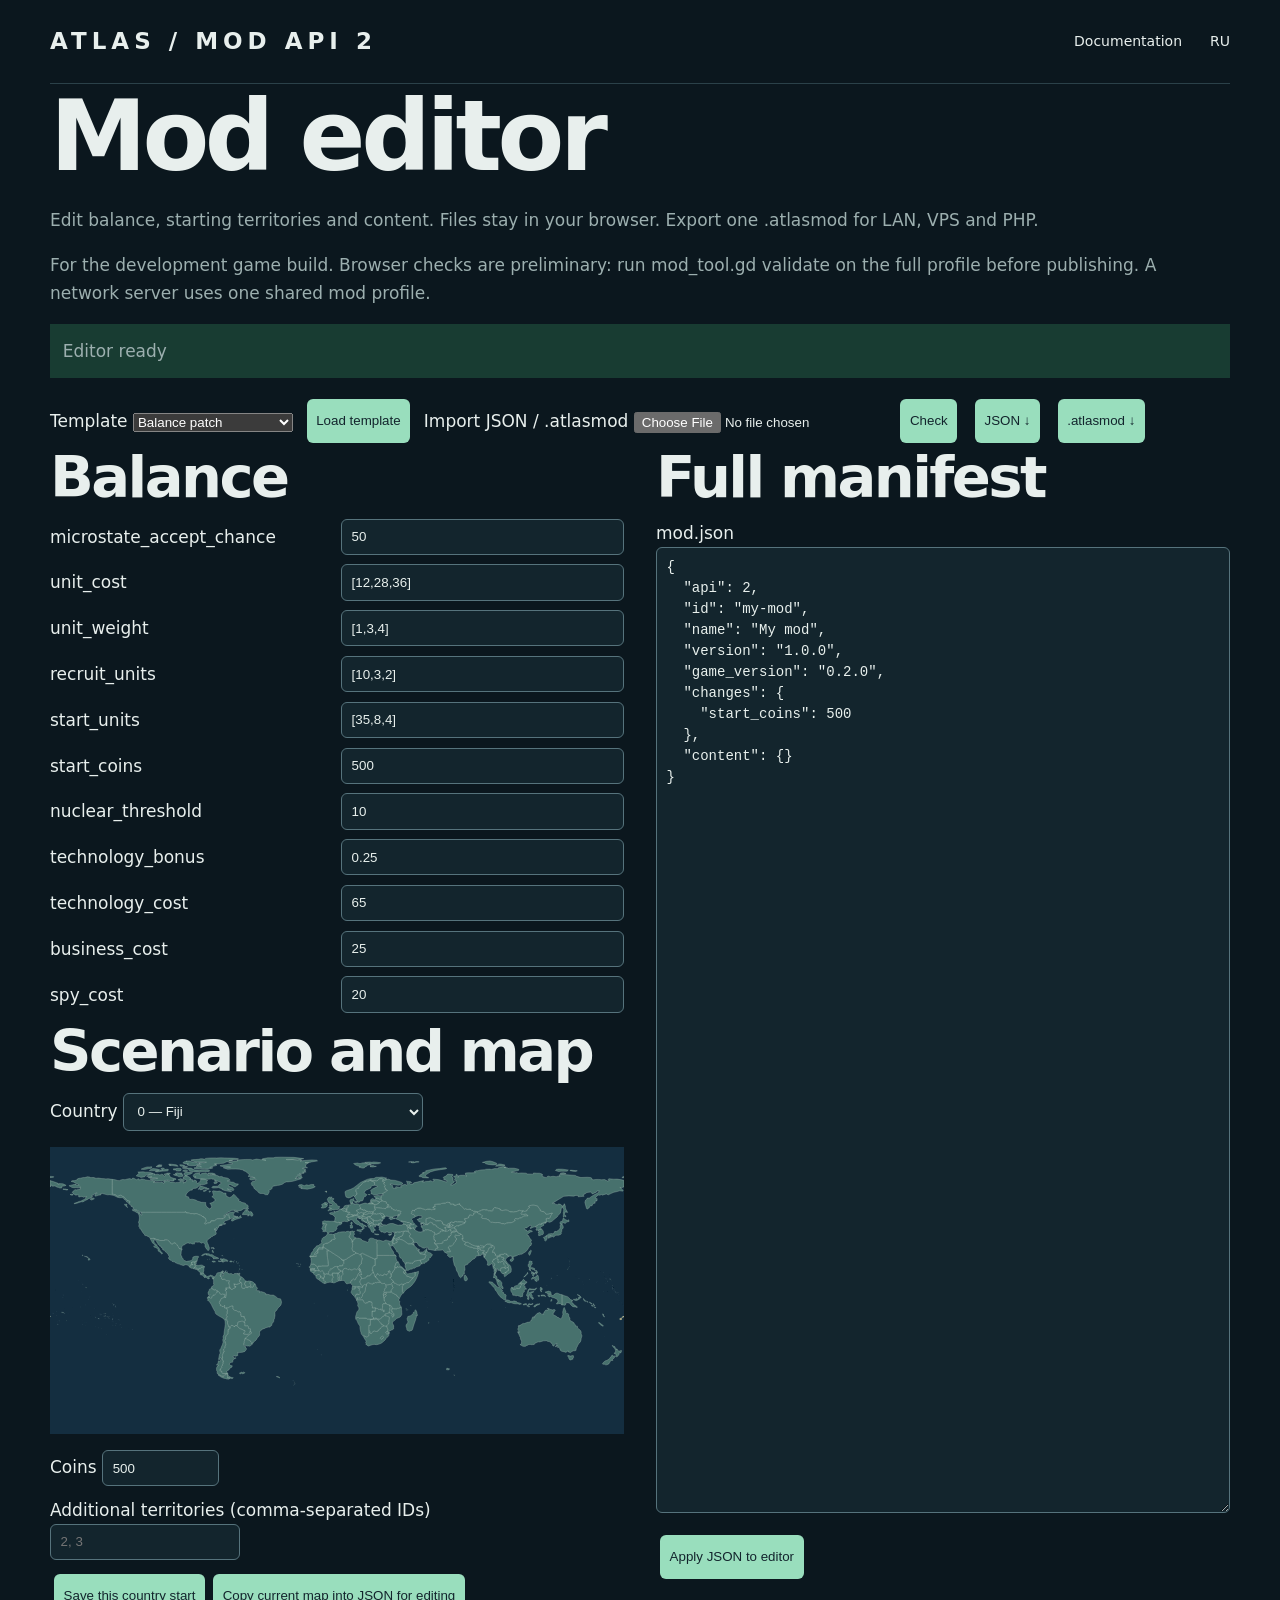
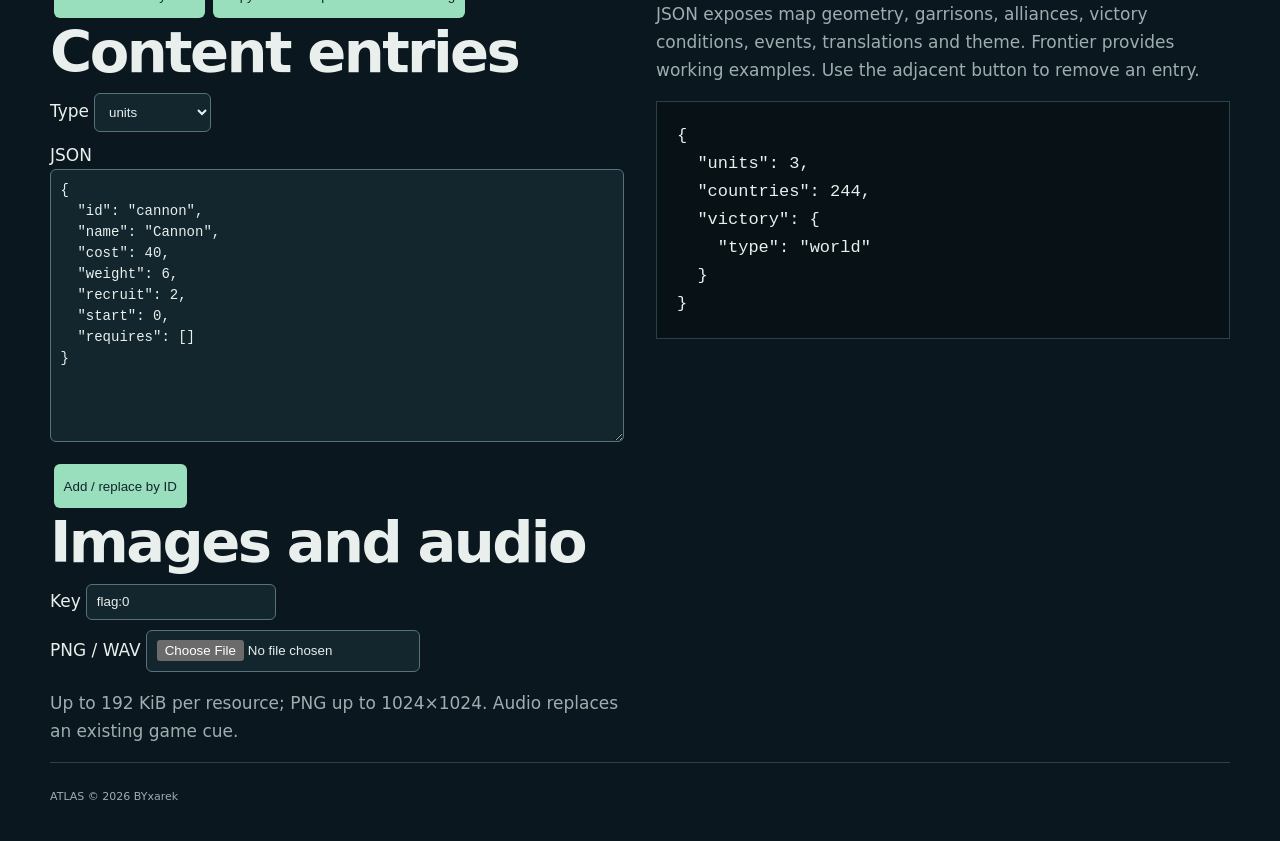
==== website/mod-studio.html @ 7429970f "Publish portable mod API 2 reference, editor and SDK" ====
<!doctype html><html lang="en"><head><meta charset="utf-8"><meta name="viewport" content="width=device-width,initial-scale=1"><title>Mod editor — ATLAS</title><link rel="icon" href="assets/icon.svg"><link rel="stylesheet" href="style.css"><link rel="stylesheet" href="mod-docs.css"><link rel="stylesheet" href="mod-studio.css"><script src="mod-studio.js" defer></script></head><body class="documentation"><header class="wrap"><a class="brand" href="index.html">ATLAS / MOD API 2</a><nav><a href="mods.html">Documentation</a><a href="mod-studio.ru.html">RU</a></nav></header><main class="wrap"><h1>Mod editor</h1><p>Edit balance, starting territories and content. Files stay in your browser. Export one .atlasmod for LAN, VPS and PHP.</p><p class="notice">For the development game build. Browser checks are preliminary: run mod_tool.gd validate on the full profile before publishing. A network server uses one shared mod profile.</p><p id="status" role="status" aria-live="polite">Loading…</p><div class="toolbar"><label>Template <select id="template"><option value="patch">Balance patch</option><option value="frontier">Frontier — full example</option></select></label><button id="load-template">Load template</button><label>Import JSON / .atlasmod <input id="import" type="file" accept=".json,.atlasmod"></label><button id="check">Check</button><button id="export-json">JSON ↓</button><button id="export-mod">.atlasmod ↓</button></div><div class="studio-grid"><section><h2>Balance</h2><div id="balance-fields"></div><h2>Scenario and map</h2><label>Country <select id="country"></select></label><svg id="scenario-map" viewBox="-180 -90 360 180" aria-label="World map"></svg><label>Coins <input id="country-coins" type="number" min="0" max="100000000" value="500"></label><label>Additional territories (comma-separated IDs) <input id="country-owned" placeholder="2, 3"></label><button id="save-start">Save this country start</button><button id="copy-map">Copy current map into JSON for editing</button><h2>Content entries</h2><label>Type <select id="entry-kind"><option>units</option><option>buildings</option><option>technologies</option><option>events</option><option>panels</option></select></label><div id="content-list"></div><label>JSON <textarea id="entry-json" rows="12" spellcheck="false"></textarea></label><button id="save-entry">Add / replace by ID</button><h2>Images and audio</h2><label>Key <input id="media-key" value="flag:0" placeholder="flag:0 / sound:victory"></label><label>PNG / WAV <input id="add-media" type="file" accept="image/png,audio/wav,.wav"></label><p>Up to 192 KiB per resource; PNG up to 1024×1024. Audio replaces an existing game cue.</p></section><section><h2>Full manifest</h2><label>mod.json<textarea id="source" rows="45" spellcheck="false"></textarea></label><button id="apply-json">Apply JSON to editor</button><p>JSON exposes map geometry, garrisons, alliances, victory conditions, events, translations and theme. Frontier provides working examples. Use the adjacent button to remove an entry.</p><pre id="preview"></pre></section></div></main><footer class="wrap">ATLAS © 2026 BYxarek</footer></body></html>
---- website/style.css ----
:root{color-scheme:dark;--bg:#0b171e;--ink:#e8efed;--muted:#9cafaF;--mint:#83e2bd;--line:#2b4149}*{box-sizing:border-box}html{scroll-behavior:smooth;scroll-padding-top:30px}body{margin:0;background:var(--bg);color:var(--ink);font:17px/1.65 system-ui,-apple-system,"Segoe UI",sans-serif}a{color:inherit;text-underline-offset:5px}a:hover{color:var(--mint)}a:focus-visible{outline:3px solid var(--mint);outline-offset:6px}img{display:block;max-width:100%;height:auto}.wrap{width:min(1180px,calc(100% - 64px));margin:auto}header{display:flex;justify-content:space-between;align-items:center;min-height:100px;border-bottom:1px solid var(--line)}.brand{display:flex;align-items:center;gap:12px;letter-spacing:5px;font-weight:800;text-decoration:none;font-size:23px}.brand span{font-size:11px;color:var(--muted);letter-spacing:1px}nav{display:flex;gap:28px;align-items:center;font-size:14px}nav a{text-decoration:none}.language{border:1px solid var(--line);padding:5px 10px}.hero{padding-top:80px}.eyebrow{color:var(--mint);font-size:11px;letter-spacing:3px;font-weight:700;margin:0 0 24px}h1,h2,h3{line-height:1.08;letter-spacing:-.045em;font-weight:650;margin:0}h1{font-size:clamp(52px,7.6vw,100px);max-width:950px}h2{font-size:clamp(34px,4.5vw,58px);max-width:800px}h3{font-size:25px;letter-spacing:-.025em}p{color:var(--muted)}.intro{font-size:19px;max-width:660px;margin:28px 0}.actions{display:flex;align-items:center;gap:28px;margin-top:35px}.button{display:inline-flex;gap:30px;padding:15px 25px;background:var(--mint);color:#0b171e;font-weight:750;text-decoration:none;border:1px solid var(--mint)}.button:hover{background:#b1f5d9;color:#0b171e}.secondary{font-size:15px}.platforms{font:11px/1.5 ui-monospace,monospace;letter-spacing:2px;color:var(--muted);margin:28px 0 42px}.platforms span{margin:0 13px;color:var(--line)}figure{margin:0}figure img{width:100%;border:1px solid var(--line)}figcaption{font-size:11px;color:var(--muted);margin:12px 0 0}.world{position:relative}.world:before{content:"";position:absolute;inset:-22px 30px 40%;background:#38765b;opacity:.12;filter:blur(70px);z-index:-1}.stats{display:grid;grid-template-columns:repeat(3,1fr);margin-top:42px;padding:30px 0;border-block:1px solid var(--line)}.stats div{display:flex;flex-direction:column;padding-left:30px;border-left:1px solid var(--line)}.stats div:first-child{padding-left:0;border:0}.stats strong{font-size:46px;line-height:1.2;font-weight:500}.stats span{font-size:13px;color:var(--muted);margin-top:8px}.section{padding-top:110px;padding-bottom:25px}.columns{display:grid;grid-template-columns:repeat(3,1fr);gap:45px;margin-top:50px}.columns article{border-top:1px solid var(--line);padding-top:24px}.columns p{font-size:15px}.number{display:block;color:var(--mint);font:12px ui-monospace,monospace;margin-bottom:22px}.mobile{display:grid;grid-template-columns:1fr 1fr;gap:100px;align-items:center;padding-bottom:100px}.mobile p{max-width:480px}.mobile figure{max-width:300px;justify-self:center;transform:rotate(2deg)}.mobile figure img{border-radius:22px}.mobile figcaption{transform:rotate(-2deg)}.abi{color:var(--mint);font:14px/2 ui-monospace,monospace;border-left:2px solid var(--mint);padding-left:20px;margin-top:30px}.online{background:#10222a;padding-bottom:75px;border-block:1px solid var(--line)}.online figure{max-width:850px;margin-top:40px}.online .columns a{font-size:13px;color:var(--mint)}.docs{display:grid;grid-template-columns:1fr 1fr;gap:90px}.doclinks a{display:flex;justify-content:space-between;text-decoration:none;border-bottom:1px solid var(--line);padding:20px 0}.closing{padding-bottom:65px}.closing .limits{max-width:750px;font-size:12px;margin-top:32px}footer{border-top:1px solid var(--line);padding:25px 0 35px;display:flex;justify-content:space-between;gap:20px;color:var(--muted);font-size:11px}footer a{text-decoration:none}@media(max-width:700px){.wrap{width:calc(100% - 36px)}header{min-height:80px}.brand{font-size:18px;gap:7px;letter-spacing:3px}.brand span{display:none}nav{gap:15px;font-size:12px}nav a:first-child{display:none}.hero{padding-top:50px}h1{font-size:52px}.intro{font-size:17px}.eyebrow{font-size:9px;letter-spacing:2px}.actions{gap:20px;align-items:flex-start;flex-direction:column}.platforms{font-size:9px;letter-spacing:1px}.platforms span{margin:0 7px}.stats{gap:12px}.stats div{padding-left:12px}.stats strong{font-size:36px}.stats span{font-size:11px}.section{padding-top:65px}.columns{grid-template-columns:1fr;gap:25px;margin-top:32px}.mobile{grid-template-columns:1fr;gap:30px;padding-bottom:60px}.mobile figure{max-width:270px}.docs{grid-template-columns:1fr;gap:15px}.online{padding-bottom:45px}footer{flex-direction:column;gap:8px}}@media(prefers-reduced-motion:reduce){html{scroll-behavior:auto}}

@media(max-width:700px){nav a.mod-guide:first-child{display:block}}
---- website/mod-docs.css ----
.documentation header{min-height:84px}.documentation .docs-layout{display:grid;grid-template-columns:235px minmax(0,1fr);gap:48px;padding-top:52px;padding-bottom:70px}.documentation .toc{position:sticky;top:20px;align-self:start;max-height:calc(100vh - 40px);overflow:auto;padding-right:12px}.toc summary{color:var(--mint);font-weight:700;cursor:pointer;font-size:14px}.toc nav{display:flex;flex-direction:column;align-items:stretch;gap:0;margin-top:14px}.toc nav a{padding:7px 0;font-size:13px;line-height:1.45;color:var(--muted)}.toc nav a:hover{color:var(--mint)}.doc-content{min-width:0;overflow-wrap:anywhere}.doc-content h1{font-size:clamp(38px,5vw,68px);max-width:800px}.doc-content .intro{max-width:none;font-size:18px}.doc-content .notice{border-left:3px solid #e6c77b;background:#1f2828;padding:16px 20px;color:#e5d6b0;font-size:14px}.doc-badges{display:flex;flex-wrap:wrap;gap:9px;margin:25px 0}.doc-badges span{border:1px solid var(--line);padding:4px 10px;color:var(--mint);font:12px/1.5 ui-monospace,monospace}.doc-section{margin-top:58px;scroll-margin-top:24px}.doc-section h2{font-size:30px;line-height:1.2;border-top:1px solid var(--line);padding-top:25px}.doc-section h3{font-size:22px;line-height:1.3;margin-top:28px}.doc-section p,.doc-section li{font-size:16px}.doc-section li{color:var(--muted);margin:12px 0}.doc-section strong{color:var(--ink)}.doc-section a{color:var(--mint)}code{font:13px/1.65 ui-monospace,SFMono-Regular,Consolas,monospace}p code,li code,td code,th code{color:#bae8d4;background:#142730;padding:2px 4px;border-radius:3px}pre{position:relative;background:#081116;border:1px solid var(--line);padding:20px;overflow:auto;max-width:100%;white-space:pre;tab-size:2}pre code{color:#dcebe4;overflow-wrap:normal}.copy-code{display:block;margin-left:auto;margin-bottom:10px;background:#16362e;color:var(--mint);border:1px solid #416355;border-radius:4px;padding:6px 12px;font:12px system-ui;cursor:pointer}.copy-code:focus-visible,input:focus-visible{outline:3px solid var(--mint);outline-offset:3px}.table-scroll{overflow-x:auto;border:1px solid var(--line);margin:22px 0;max-width:100%}.table-scroll:focus-visible{outline:2px solid var(--mint);outline-offset:3px}table{border-collapse:collapse;width:100%;text-align:left;font-size:14px}th,td{padding:13px 14px;border-bottom:1px solid var(--line);vertical-align:top;line-height:1.55}thead{background:#142831}thead th{font-weight:650;color:var(--ink)}tbody tr:last-child>*{border-bottom:0}tbody td{color:var(--muted)}.parameter-table{min-width:720px}.parameter-table th code{white-space:nowrap}.parameter-table td:nth-child(2){white-space:nowrap}.parameter-table tr:target{background:#183a31;outline:2px solid var(--mint);outline-offset:-2px}.parameter-search{margin-top:25px}.parameter-search[hidden]{display:none}.parameter-search label{display:block;margin-bottom:8px;color:var(--ink);font-size:14px}.parameter-search input{width:100%;font:16px system-ui;color:var(--ink);background:#10222a;border:1px solid #537079;border-radius:5px;padding:13px 15px}.parameter-search p{font-size:13px;min-height:22px}.doc-end{margin-top:50px}.skip-link{position:fixed;left:12px;top:-100px;background:var(--mint);color:#0b171e;padding:10px 16px;z-index:10}.skip-link:focus{top:10px}.documentation [hidden]{display:none!important}@media(max-width:950px){.documentation .docs-layout{grid-template-columns:190px minmax(0,1fr);gap:28px}.doc-section h2{font-size:27px}}@media(max-width:700px){.documentation .docs-layout{grid-template-columns:1fr;gap:25px;padding-top:28px}.documentation .toc{position:static;max-height:none;padding:15px 18px;border:1px solid var(--line)}.toc nav{display:grid;grid-template-columns:1fr 1fr;gap:3px 18px}.documentation .toc nav a:first-child{display:block}.documentation header nav a:first-child{display:block}.documentation header nav{gap:12px}.doc-section{margin-top:42px}.doc-section h2{font-size:25px}.doc-content h1{font-size:42px}.doc-content .intro{font-size:17px}th,td{padding:10px;font-size:13px}pre{padding:13px}pre code{font-size:12px}.table-scroll{scroll-margin-top:15px}}@media(max-width:390px){.toc nav{grid-template-columns:1fr}.doc-content h1{font-size:36px}}@media print{.toc,.copy-code,.parameter-search,.documentation header nav{display:none}.documentation .docs-layout{display:block}.documentation{background:white;color:black}.doc-section p,.doc-section li,td{color:#222}.doc-section{break-inside:auto}pre{white-space:pre-wrap;background:#eee}pre code{color:black}.table-scroll{overflow:visible}.parameter-table{min-width:0}.doc-section a{color:black}.doc-content .notice{background:white;color:black}}
---- website/mod-studio.css ----
.studio-grid{display:grid;grid-template-columns:1fr 1fr;gap:2rem}.studio-grid section{min-width:0}.studio-grid label{display:block;margin:.6rem 0}.studio-grid input,.studio-grid select,.studio-grid textarea{max-width:100%;box-sizing:border-box;background:#13252d;color:#e8f0ed;border:1px solid #56737c;padding:.6rem;border-radius:6px}.studio-grid textarea{width:100%;font:14px/1.5 monospace}.toolbar{display:flex;gap:.6rem;align-items:center;flex-wrap:wrap}button{cursor:pointer;min-height:44px;padding:.6rem;background:#99debd;color:#13252d;border:0;border-radius:6px;margin:.25rem}button:focus-visible,input:focus-visible,select:focus-visible,textarea:focus-visible{outline:3px solid #ffd67c;outline-offset:2px}#balance-fields{max-height:32rem;overflow:auto}#balance-fields label{display:grid;grid-template-columns:1fr 1fr;gap:.5rem;align-items:center}#scenario-map{display:block;width:100%;background:#142e40;margin:1rem 0;max-height:350px}#scenario-map path{fill:#47716d;stroke:#b8d1c1;stroke-width:.18;cursor:pointer}#scenario-map path.selected{fill:#e7c87a}#status{padding:.8rem;background:#183c32;position:sticky;top:0;z-index:2}#status.error{background:#723f3f}#preview{white-space:pre-wrap;overflow-wrap:anywhere}@media(max-width:850px){.studio-grid{grid-template-columns:1fr}.toolbar{align-items:stretch}#balance-fields{max-height:25rem}}
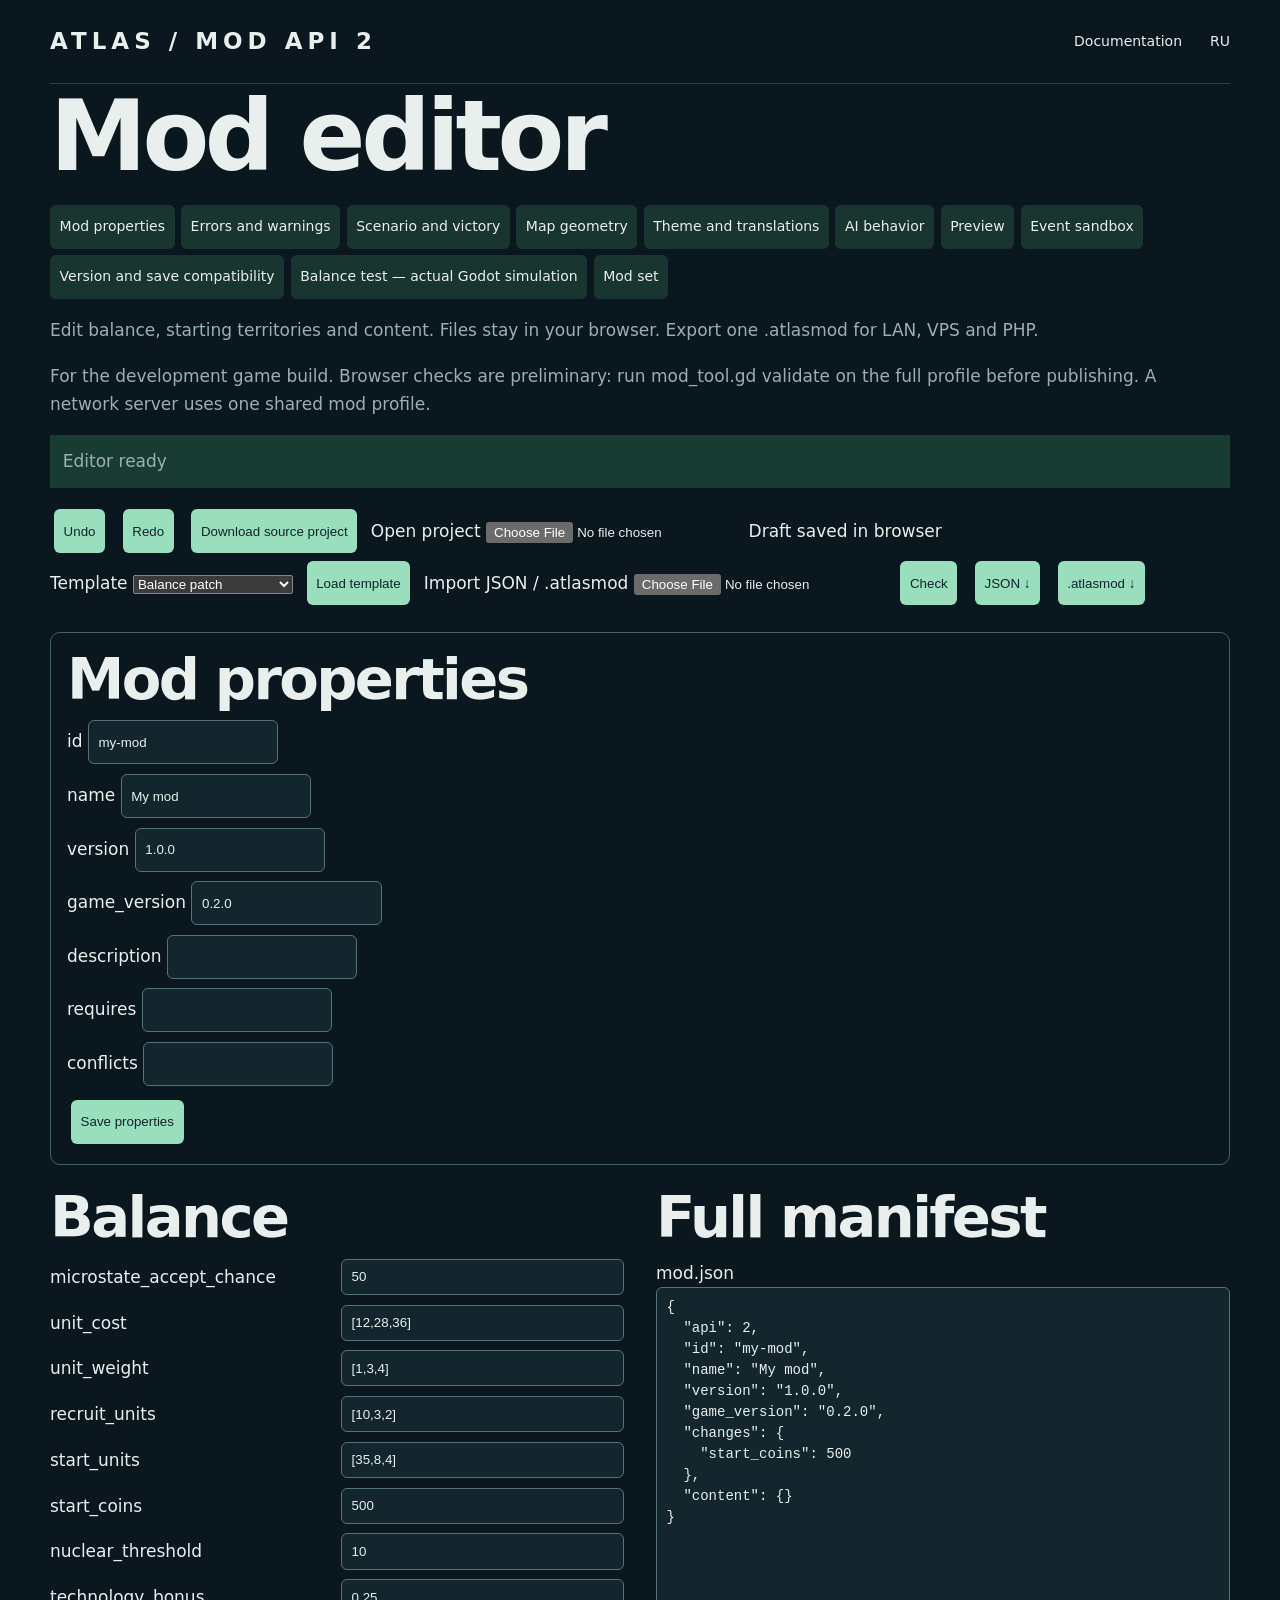
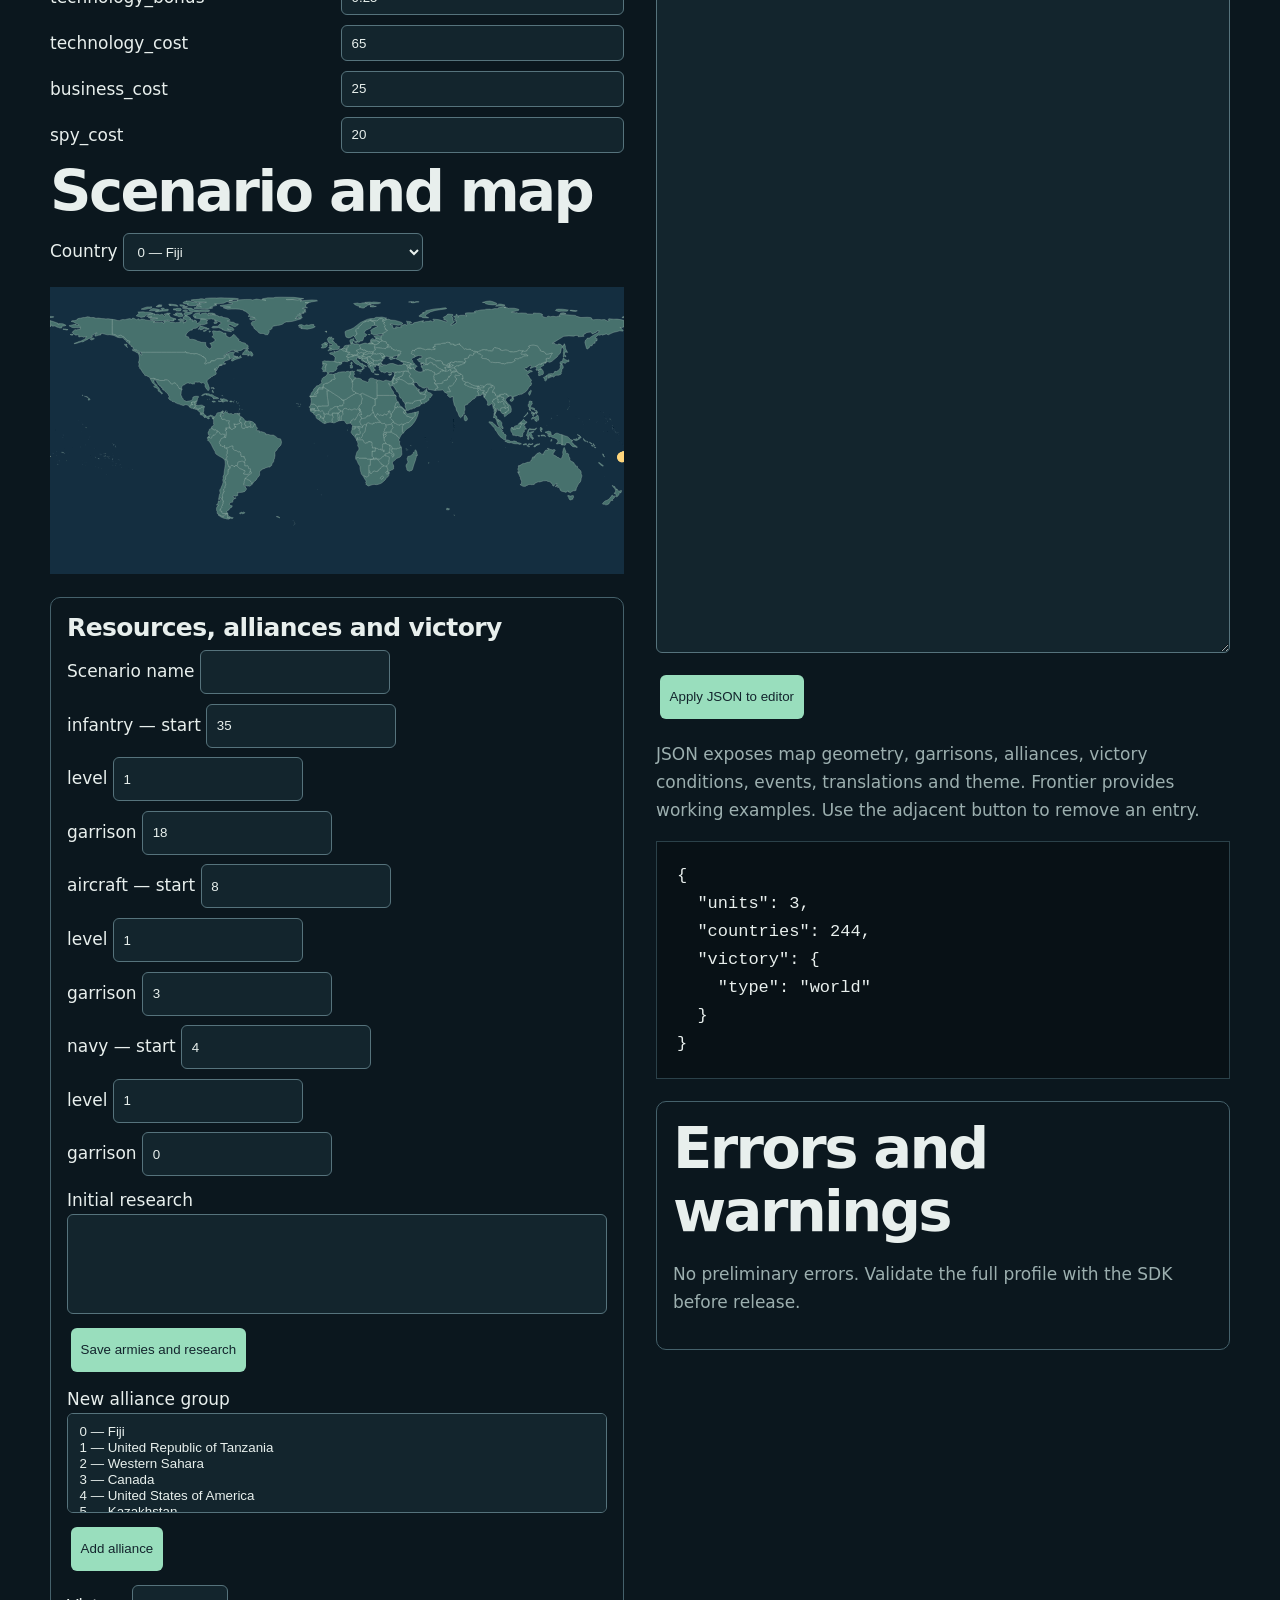
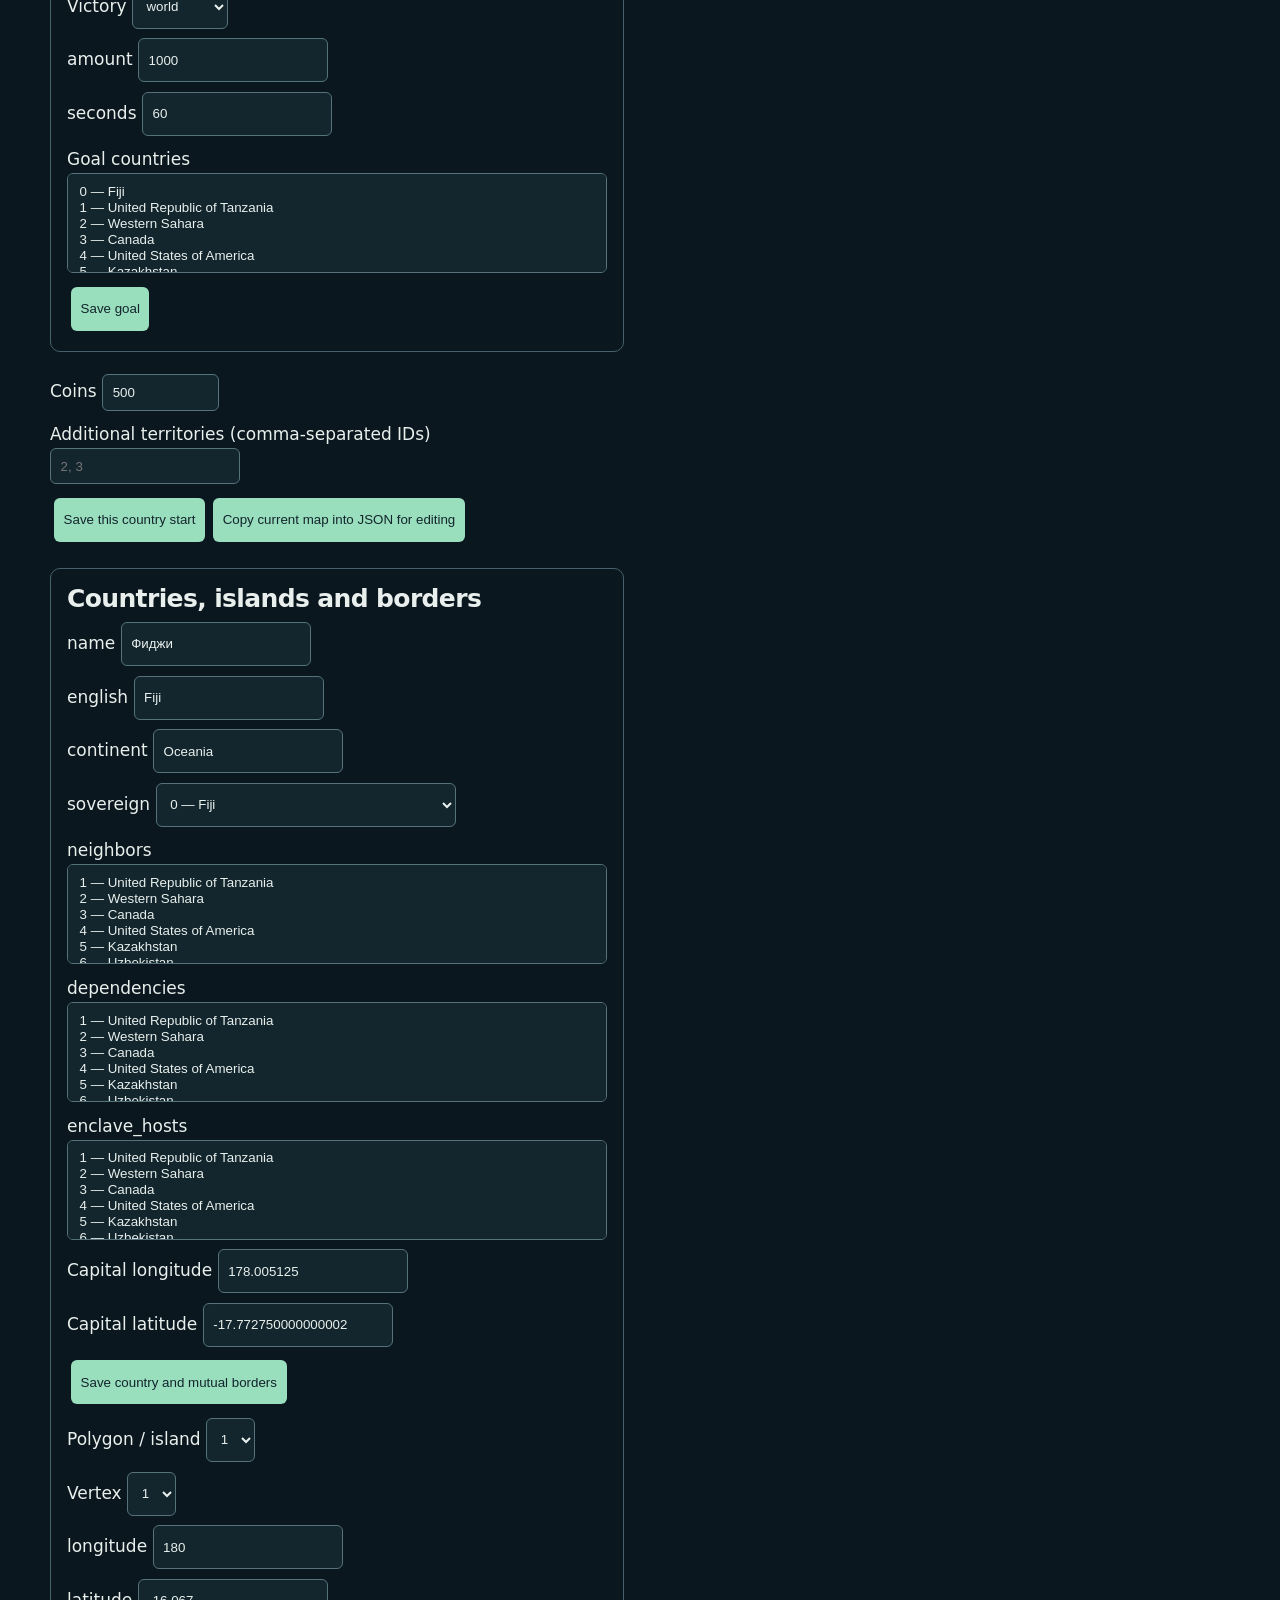
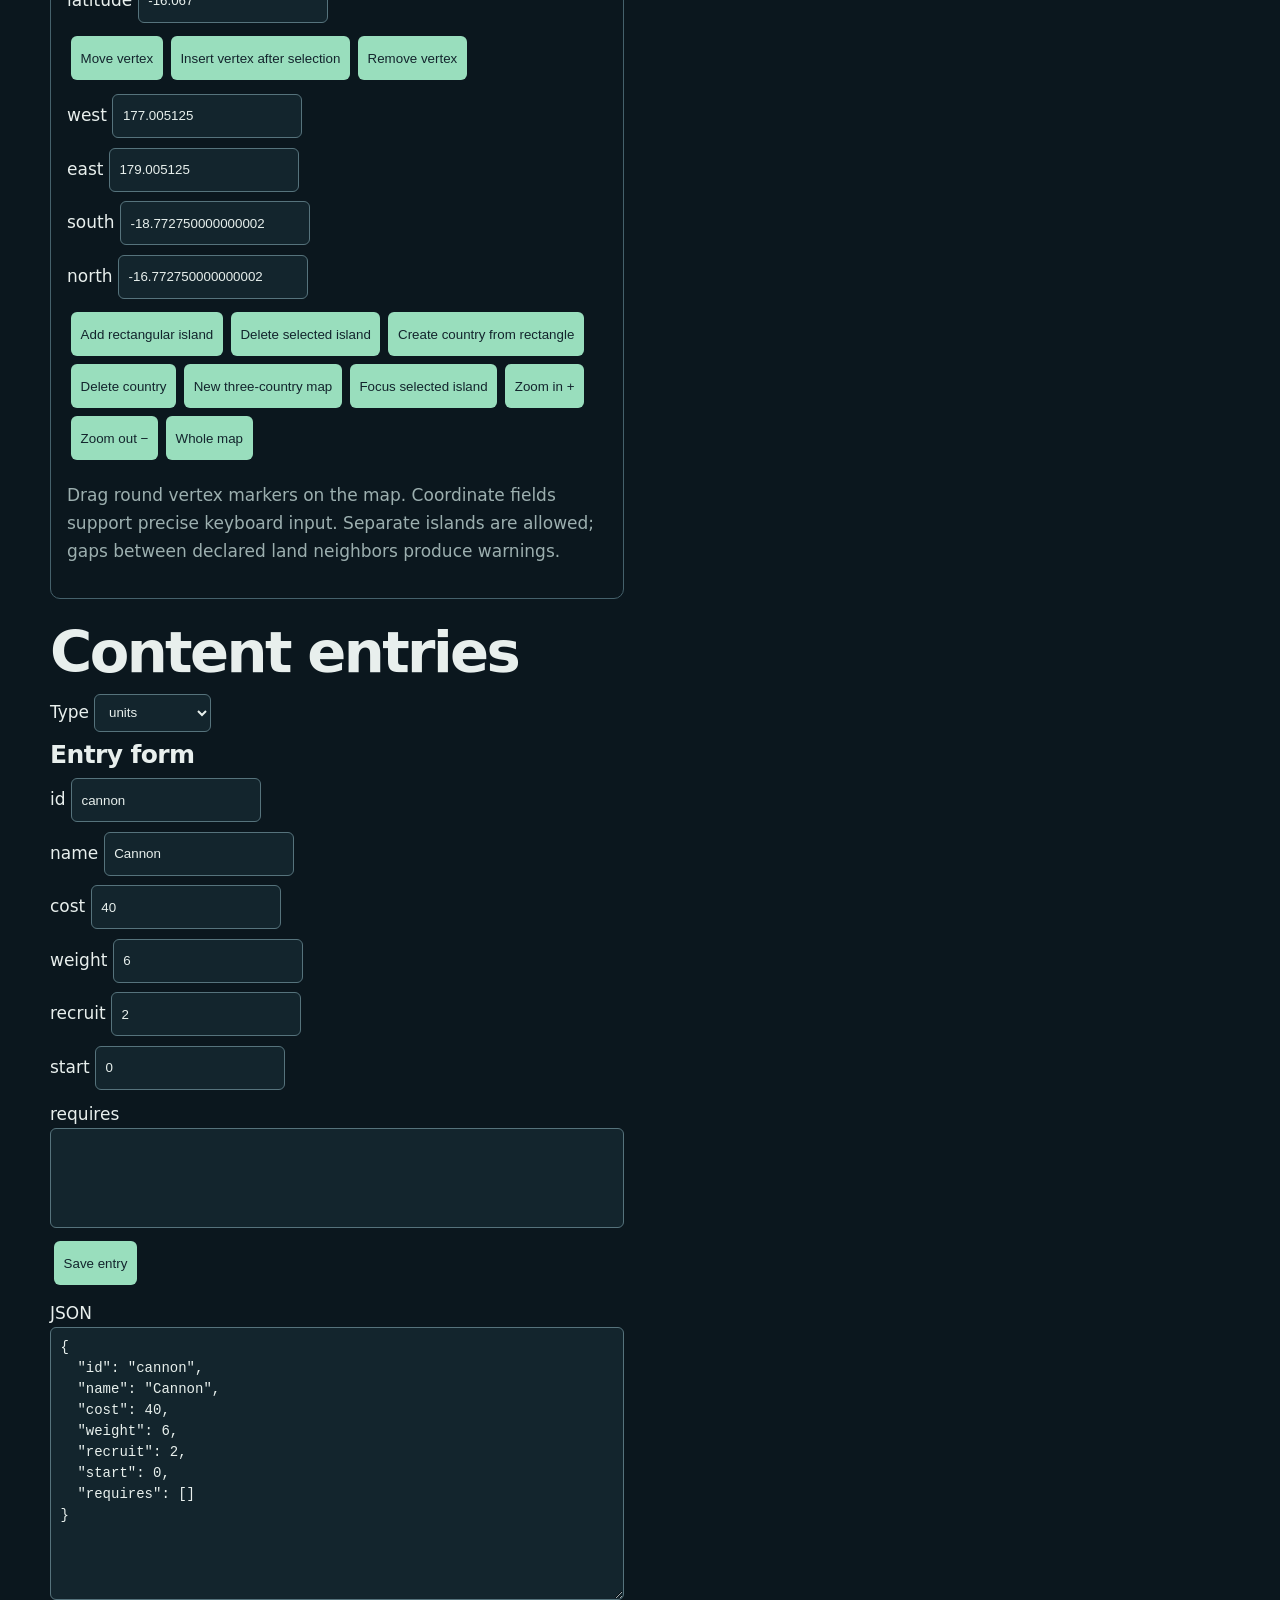
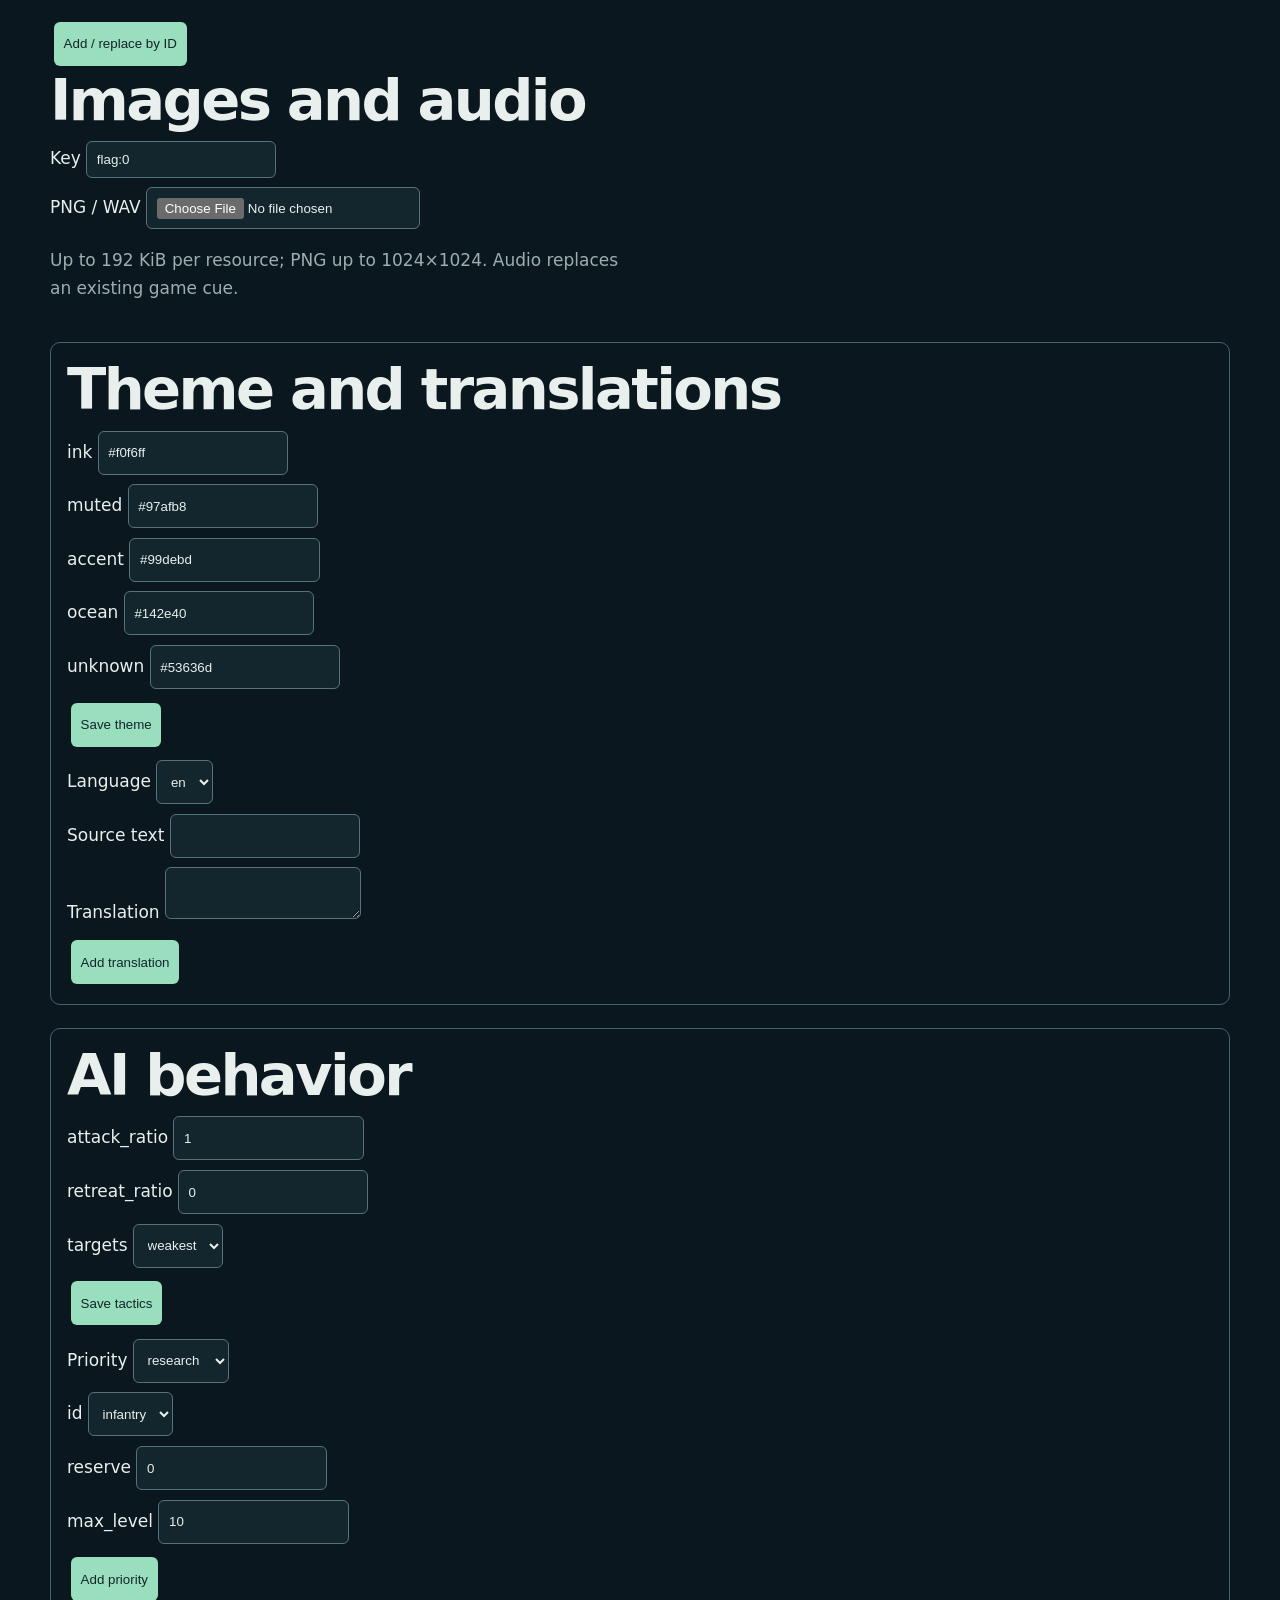
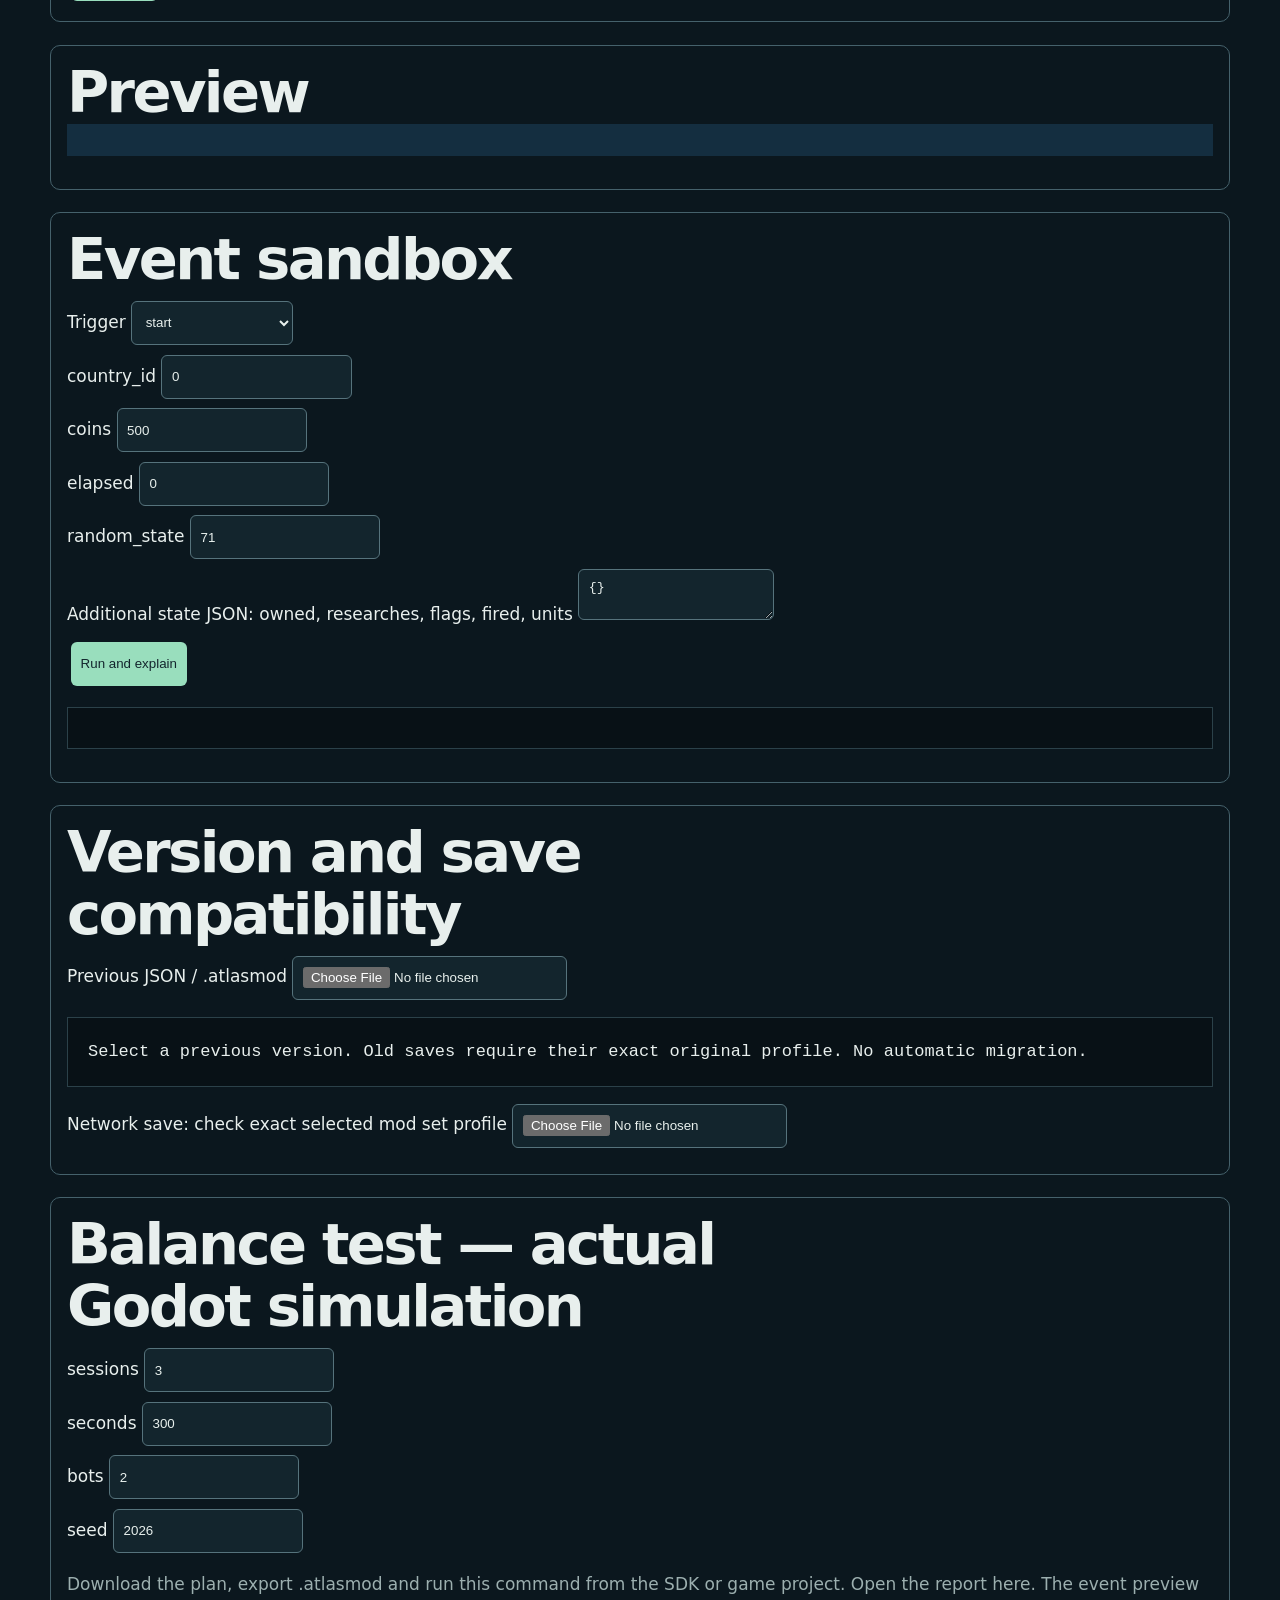
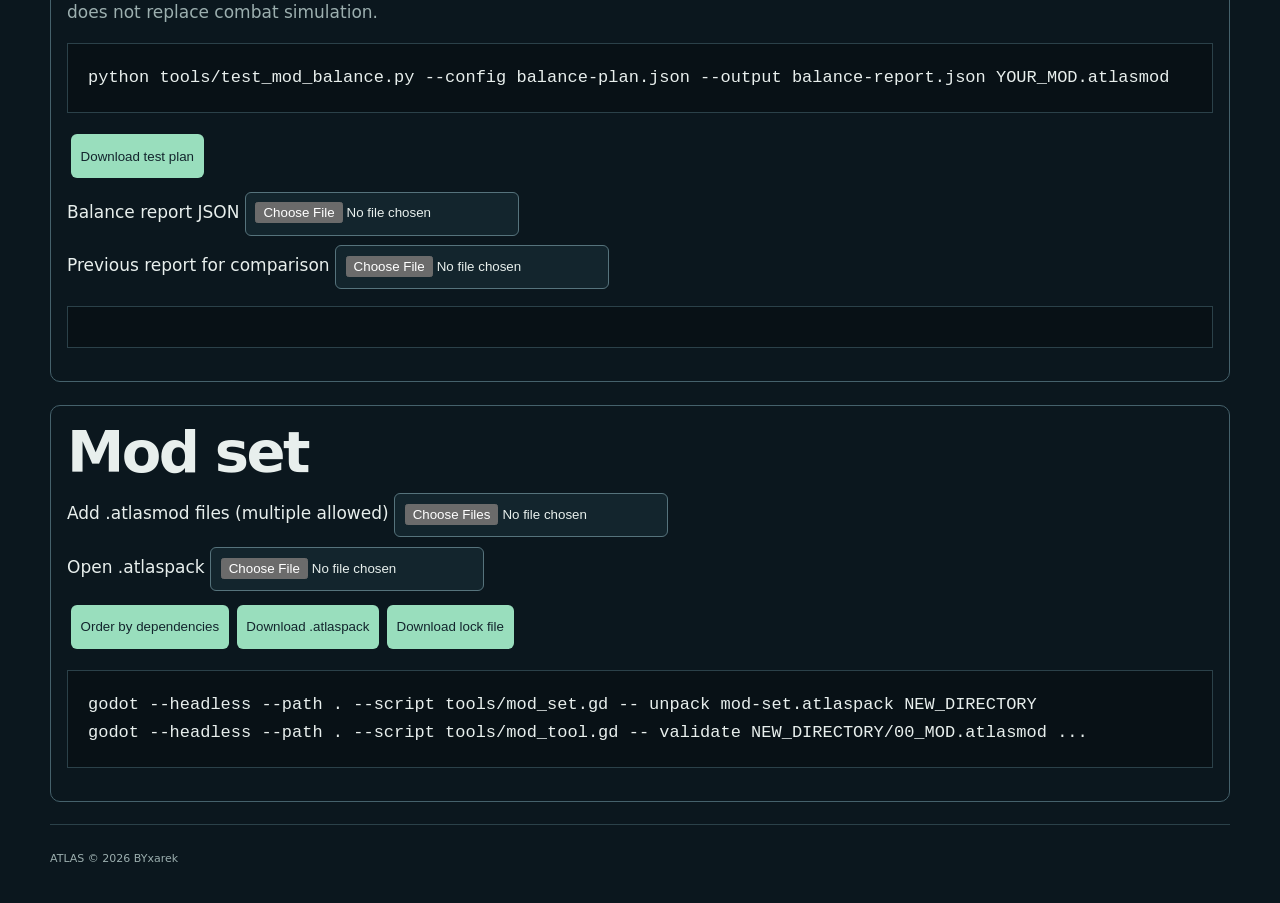
==== commit bab30c92: "Publish complete mod workbench, shared AI docs and standalone balance SDK" ====
--- a/website/mod-studio.html
+++ b/website/mod-studio.html
@@ -1 +1 @@
-<!doctype html><html lang="en"><head><meta charset="utf-8"><meta name="viewport" content="width=device-width,initial-scale=1"><title>Mod editor — ATLAS</title><link rel="icon" href="assets/icon.svg"><link rel="stylesheet" href="style.css"><link rel="stylesheet" href="mod-docs.css"><link rel="stylesheet" href="mod-studio.css"><script src="mod-studio.js" defer></script></head><body class="documentation"><header class="wrap"><a class="brand" href="index.html">ATLAS / MOD API 2</a><nav><a href="mods.html">Documentation</a><a href="mod-studio.ru.html">RU</a></nav></header><main class="wrap"><h1>Mod editor</h1><p>Edit balance, starting territories and content. Files stay in your browser. Export one .atlasmod for LAN, VPS and PHP.</p><p class="notice">For the development game build. Browser checks are preliminary: run mod_tool.gd validate on the full profile before publishing. A network server uses one shared mod profile.</p><p id="status" role="status" aria-live="polite">Loading…</p><div class="toolbar"><label>Template <select id="template"><option value="patch">Balance patch</option><option value="frontier">Frontier — full example</option></select></label><button id="load-template">Load template</button><label>Import JSON / .atlasmod <input id="import" type="file" accept=".json,.atlasmod"></label><button id="check">Check</button><button id="export-json">JSON ↓</button><button id="export-mod">.atlasmod ↓</button></div><div class="studio-grid"><section><h2>Balance</h2><div id="balance-fields"></div><h2>Scenario and map</h2><label>Country <select id="country"></select></label><svg id="scenario-map" viewBox="-180 -90 360 180" aria-label="World map"></svg><label>Coins <input id="country-coins" type="number" min="0" max="100000000" value="500"></label><label>Additional territories (comma-separated IDs) <input id="country-owned" placeholder="2, 3"></label><button id="save-start">Save this country start</button><button id="copy-map">Copy current map into JSON for editing</button><h2>Content entries</h2><label>Type <select id="entry-kind"><option>units</option><option>buildings</option><option>technologies</option><option>events</option><option>panels</option></select></label><div id="content-list"></div><label>JSON <textarea id="entry-json" rows="12" spellcheck="false"></textarea></label><button id="save-entry">Add / replace by ID</button><h2>Images and audio</h2><label>Key <input id="media-key" value="flag:0" placeholder="flag:0 / sound:victory"></label><label>PNG / WAV <input id="add-media" type="file" accept="image/png,audio/wav,.wav"></label><p>Up to 192 KiB per resource; PNG up to 1024×1024. Audio replaces an existing game cue.</p></section><section><h2>Full manifest</h2><label>mod.json<textarea id="source" rows="45" spellcheck="false"></textarea></label><button id="apply-json">Apply JSON to editor</button><p>JSON exposes map geometry, garrisons, alliances, victory conditions, events, translations and theme. Frontier provides working examples. Use the adjacent button to remove an entry.</p><pre id="preview"></pre></section></div></main><footer class="wrap">ATLAS © 2026 BYxarek</footer></body></html>+<!doctype html><html lang="en"><head><meta charset="utf-8"><meta name="viewport" content="width=device-width,initial-scale=1"><title>Mod editor — ATLAS</title><link rel="icon" href="assets/icon.svg"><link rel="stylesheet" href="style.css"><link rel="stylesheet" href="mod-docs.css"><link rel="stylesheet" href="mod-studio.css"><script src="mod-studio-core.js" defer></script><script src="mod-studio.js" defer></script><script src="mod-studio-workbench.js" defer></script></head><body class="documentation"><header class="wrap"><a class="brand" href="index.html">ATLAS / MOD API 2</a><nav><a href="mods.html">Documentation</a><a href="mod-studio.ru.html">RU</a></nav></header><main class="wrap"><h1>Mod editor</h1><p>Edit balance, starting territories and content. Files stay in your browser. Export one .atlasmod for LAN, VPS and PHP.</p><p class="notice">For the development game build. Browser checks are preliminary: run mod_tool.gd validate on the full profile before publishing. A network server uses one shared mod profile.</p><p id="status" role="status" aria-live="polite">Loading…</p><div class="toolbar"><label>Template <select id="template"><option value="patch">Balance patch</option><option value="frontier">Frontier — full example</option></select></label><button id="load-template">Load template</button><label>Import JSON / .atlasmod <input id="import" type="file" accept=".json,.atlasmod"></label><button id="check">Check</button><button id="export-json">JSON ↓</button><button id="export-mod">.atlasmod ↓</button></div><div class="studio-grid"><section><h2>Balance</h2><div id="balance-fields"></div><h2>Scenario and map</h2><label>Country <select id="country"></select></label><svg id="scenario-map" viewBox="-180 -90 360 180" aria-label="World map"></svg><label>Coins <input id="country-coins" type="number" min="0" max="100000000" value="500"></label><label>Additional territories (comma-separated IDs) <input id="country-owned" placeholder="2, 3"></label><button id="save-start">Save this country start</button><button id="copy-map">Copy current map into JSON for editing</button><h2>Content entries</h2><label>Type <select id="entry-kind"><option>units</option><option>buildings</option><option>technologies</option><option>events</option><option>panels</option></select></label><div id="content-list"></div><label>JSON <textarea id="entry-json" rows="12" spellcheck="false"></textarea></label><button id="save-entry">Add / replace by ID</button><h2>Images and audio</h2><label>Key <input id="media-key" value="flag:0" placeholder="flag:0 / sound:victory"></label><label>PNG / WAV <input id="add-media" type="file" accept="image/png,audio/wav,.wav"></label><p>Up to 192 KiB per resource; PNG up to 1024×1024. Audio replaces an existing game cue.</p></section><section><h2>Full manifest</h2><label>mod.json<textarea id="source" rows="45" spellcheck="false"></textarea></label><button id="apply-json">Apply JSON to editor</button><p>JSON exposes map geometry, garrisons, alliances, victory conditions, events, translations and theme. Frontier provides working examples. Use the adjacent button to remove an entry.</p><pre id="preview"></pre></section></div></main><footer class="wrap">ATLAS © 2026 BYxarek</footer></body></html>
--- a/website/mod-studio.css
+++ b/website/mod-studio.css
@@ -1 +1,5 @@
 .studio-grid{display:grid;grid-template-columns:1fr 1fr;gap:2rem}.studio-grid section{min-width:0}.studio-grid label{display:block;margin:.6rem 0}.studio-grid input,.studio-grid select,.studio-grid textarea{max-width:100%;box-sizing:border-box;background:#13252d;color:#e8f0ed;border:1px solid #56737c;padding:.6rem;border-radius:6px}.studio-grid textarea{width:100%;font:14px/1.5 monospace}.toolbar{display:flex;gap:.6rem;align-items:center;flex-wrap:wrap}button{cursor:pointer;min-height:44px;padding:.6rem;background:#99debd;color:#13252d;border:0;border-radius:6px;margin:.25rem}button:focus-visible,input:focus-visible,select:focus-visible,textarea:focus-visible{outline:3px solid #ffd67c;outline-offset:2px}#balance-fields{max-height:32rem;overflow:auto}#balance-fields label{display:grid;grid-template-columns:1fr 1fr;gap:.5rem;align-items:center}#scenario-map{display:block;width:100%;background:#142e40;margin:1rem 0;max-height:350px}#scenario-map path{fill:#47716d;stroke:#b8d1c1;stroke-width:.18;cursor:pointer}#scenario-map path.selected{fill:#e7c87a}#status{padding:.8rem;background:#183c32;position:sticky;top:0;z-index:2}#status.error{background:#723f3f}#preview{white-space:pre-wrap;overflow-wrap:anywhere}@media(max-width:850px){.studio-grid{grid-template-columns:1fr}.toolbar{align-items:stretch}#balance-fields{max-height:25rem}}
+
+.workbench-section{margin:1.4rem 0;padding:1rem;border:1px solid #45616b;border-radius:10px;min-width:0}.workbench-section label,.entry-form label{display:block;margin:.6rem 0}.workbench-section input,.workbench-section select,.workbench-section textarea,.entry-form input,.entry-form select,.entry-form textarea{box-sizing:border-box;max-width:100%;background:#13252d;color:#e8f0ed;border:1px solid #56737c;padding:.6rem;border-radius:6px;min-height:44px}.workbench-section select[multiple],.entry-form select[multiple]{display:block;min-height:100px;width:100%}.workbench-section input[type=checkbox],.entry-form input[type=checkbox]{min-height:24px;width:24px;vertical-align:middle}.workbench-section pre{white-space:pre-wrap;overflow-wrap:anywhere;max-height:32rem;overflow:auto}.workbench-section .error{background:#773e44;color:#fff;text-align:left}.workbench-section .warning{background:#f0cf7b;text-align:left}.action-block{padding:.8rem;border:1px solid #67877f;margin:.5rem 0}.preview-cards{display:grid;grid-template-columns:repeat(auto-fit,minmax(200px,1fr));gap:1rem;padding:1rem}.preview-cards article{border:2px solid;padding:1rem;border-radius:8px}.workbench-section audio{max-width:100%}#scenario-map circle{cursor:grab;touch-action:none}fieldset{min-width:0;border:1px solid #56737c;margin:.7rem 0}legend{padding:.4rem}
+
+.workbench-nav{display:flex;flex-wrap:wrap;gap:.4rem;margin:1rem 0}.workbench-nav a{padding:.6rem;background:#19352f;border-radius:6px;min-height:44px;box-sizing:border-box}.workbench-section{scroll-margin-top:6rem}
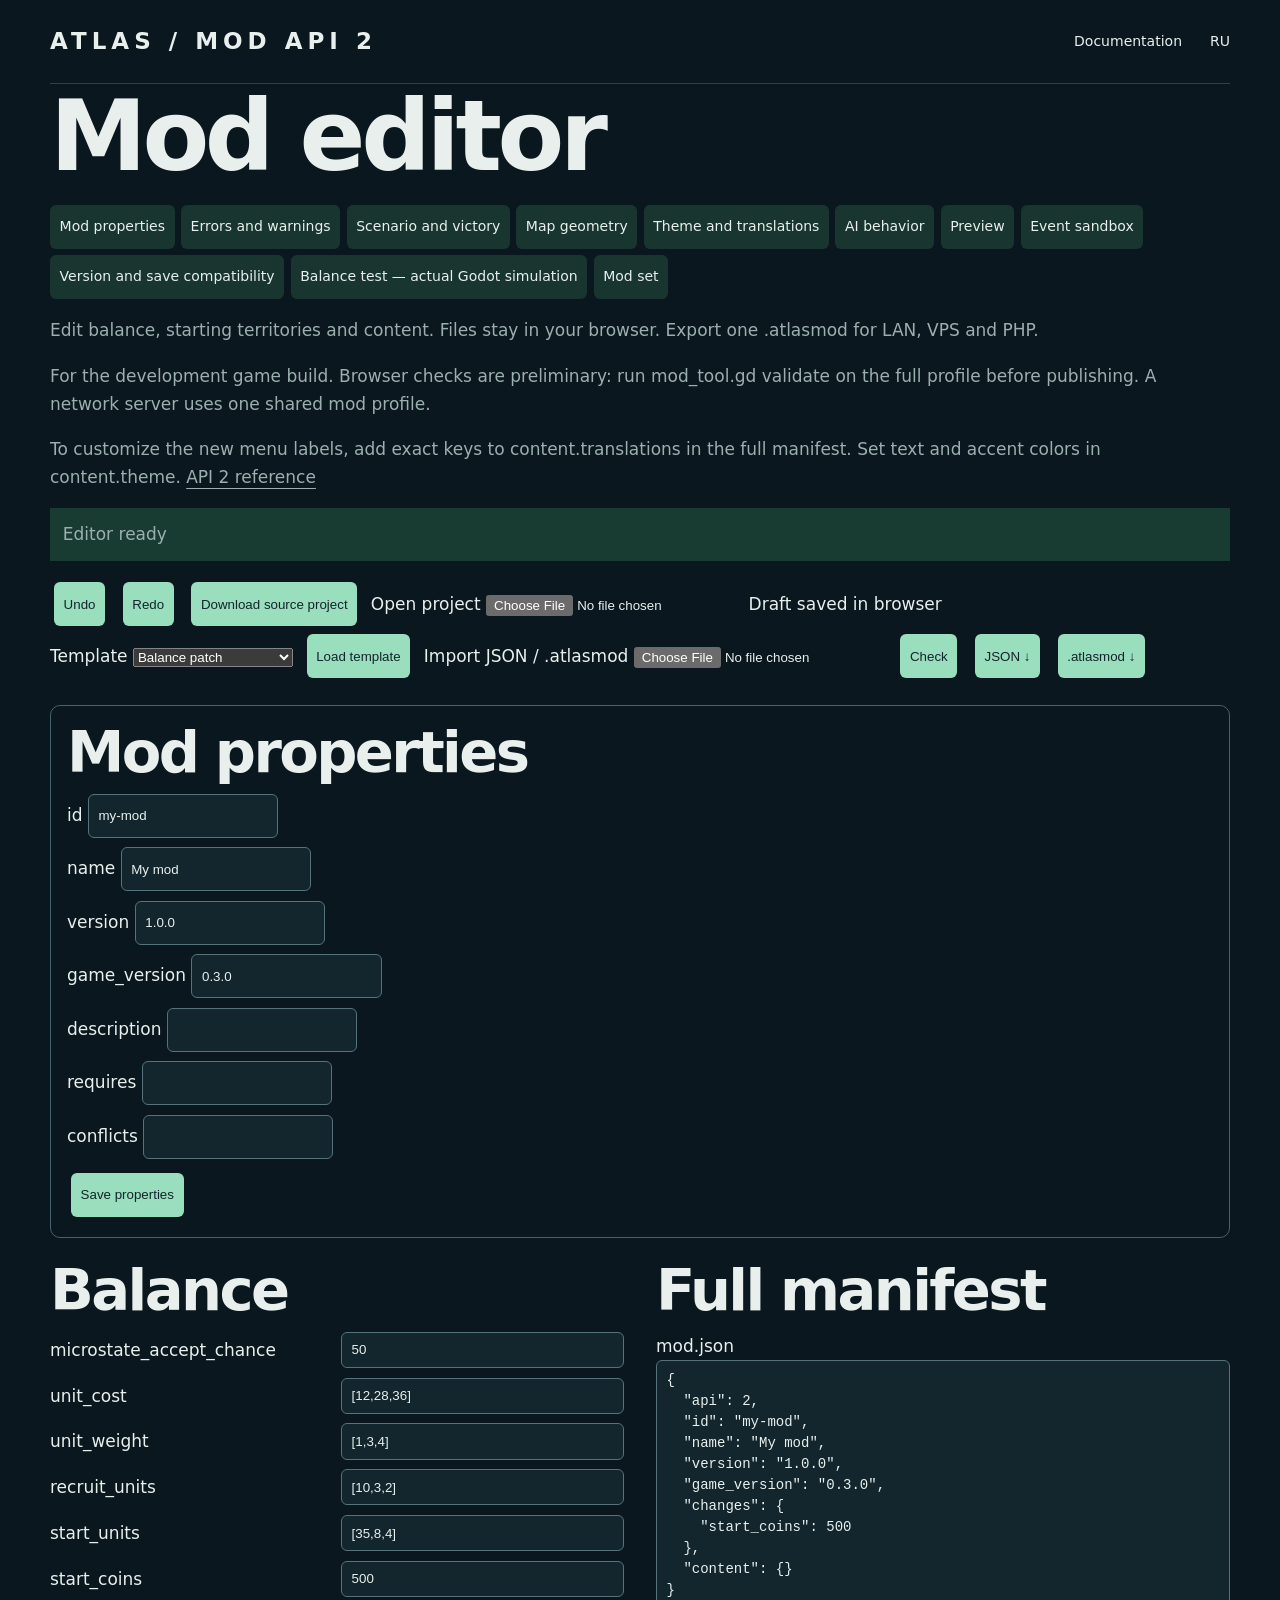
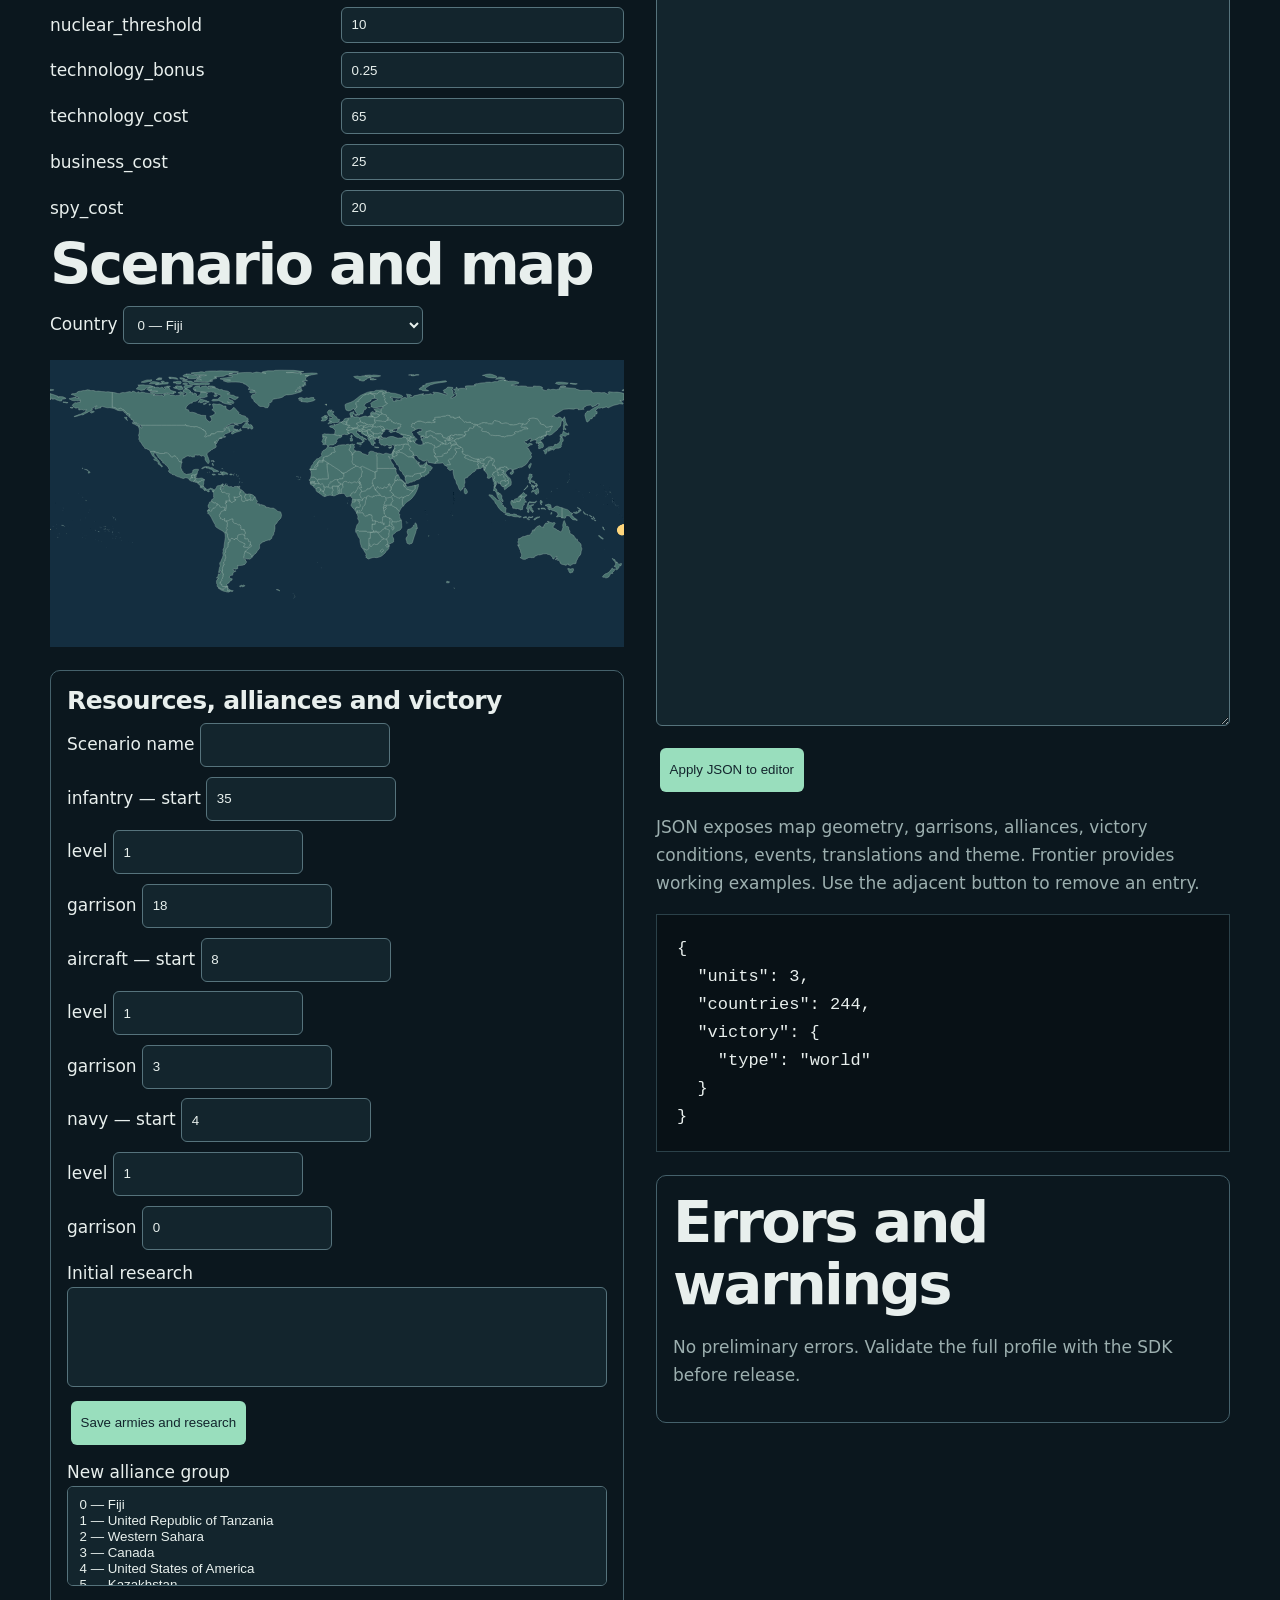
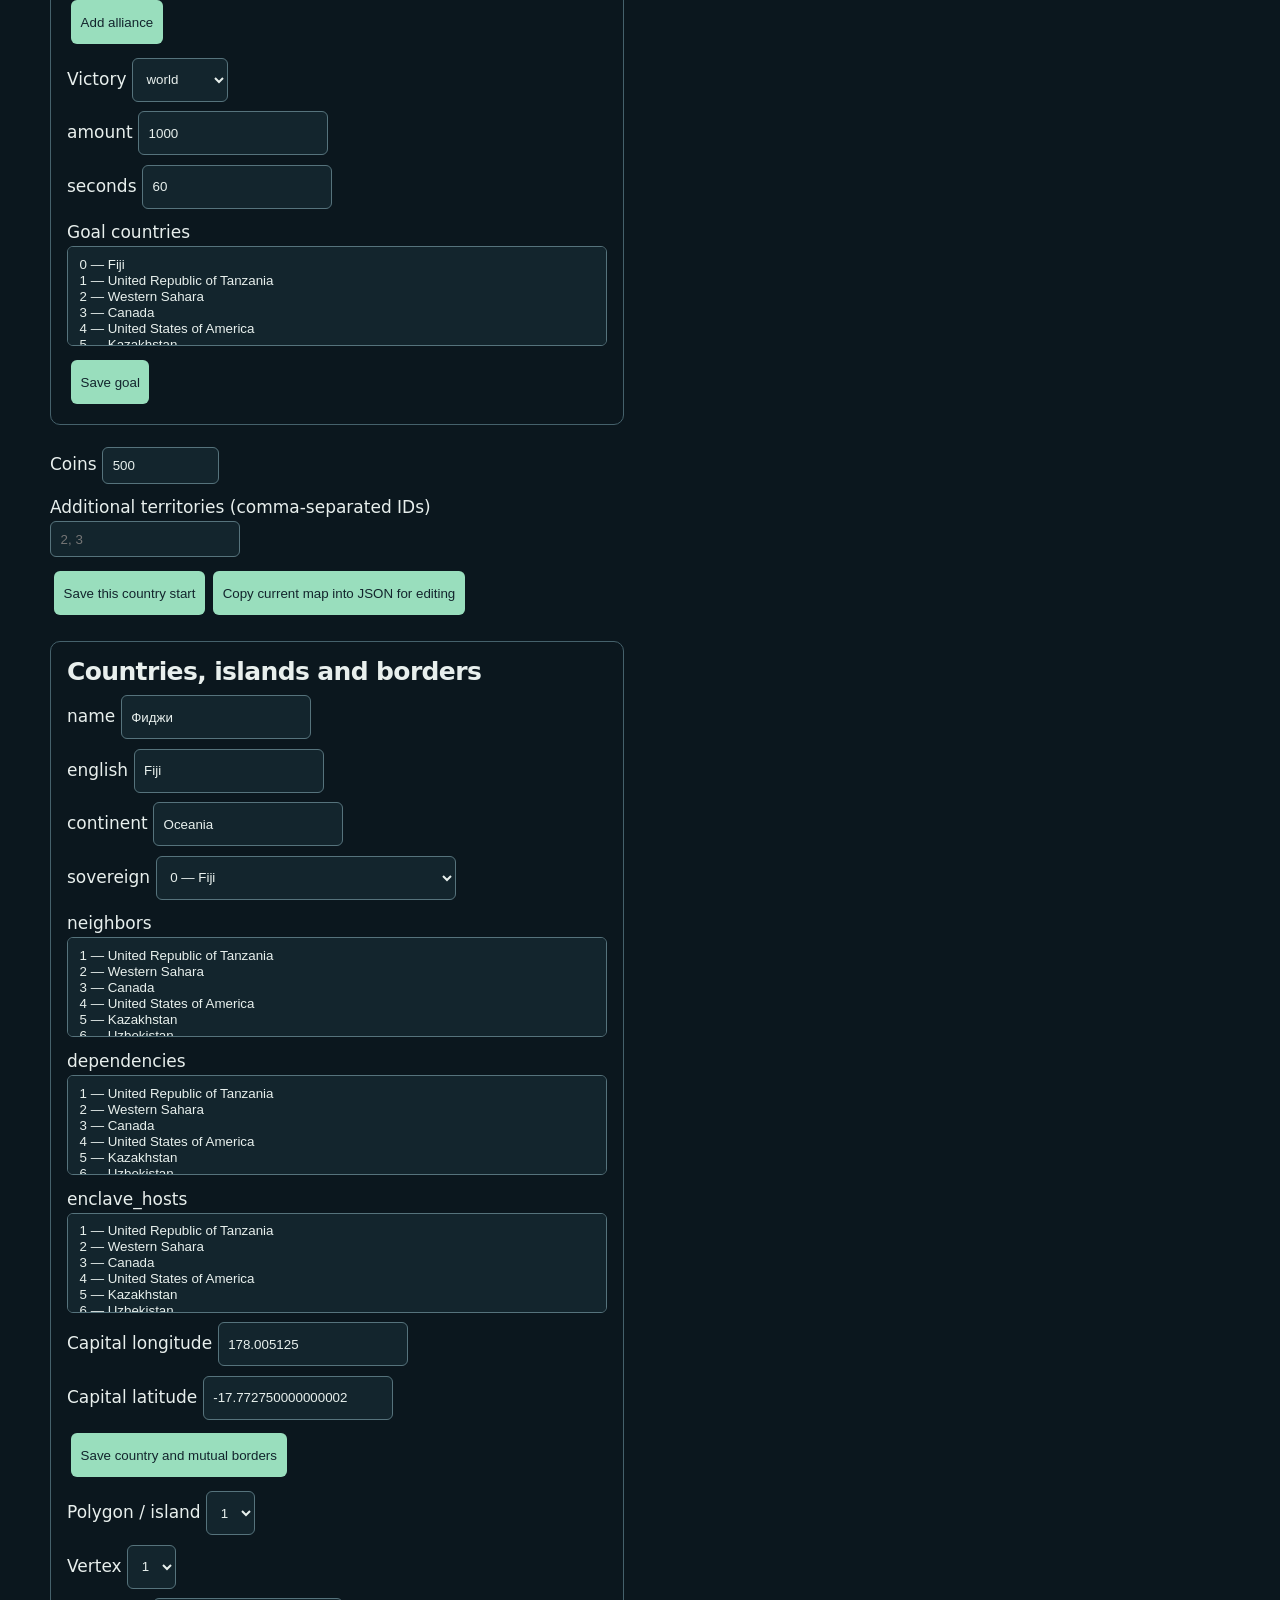
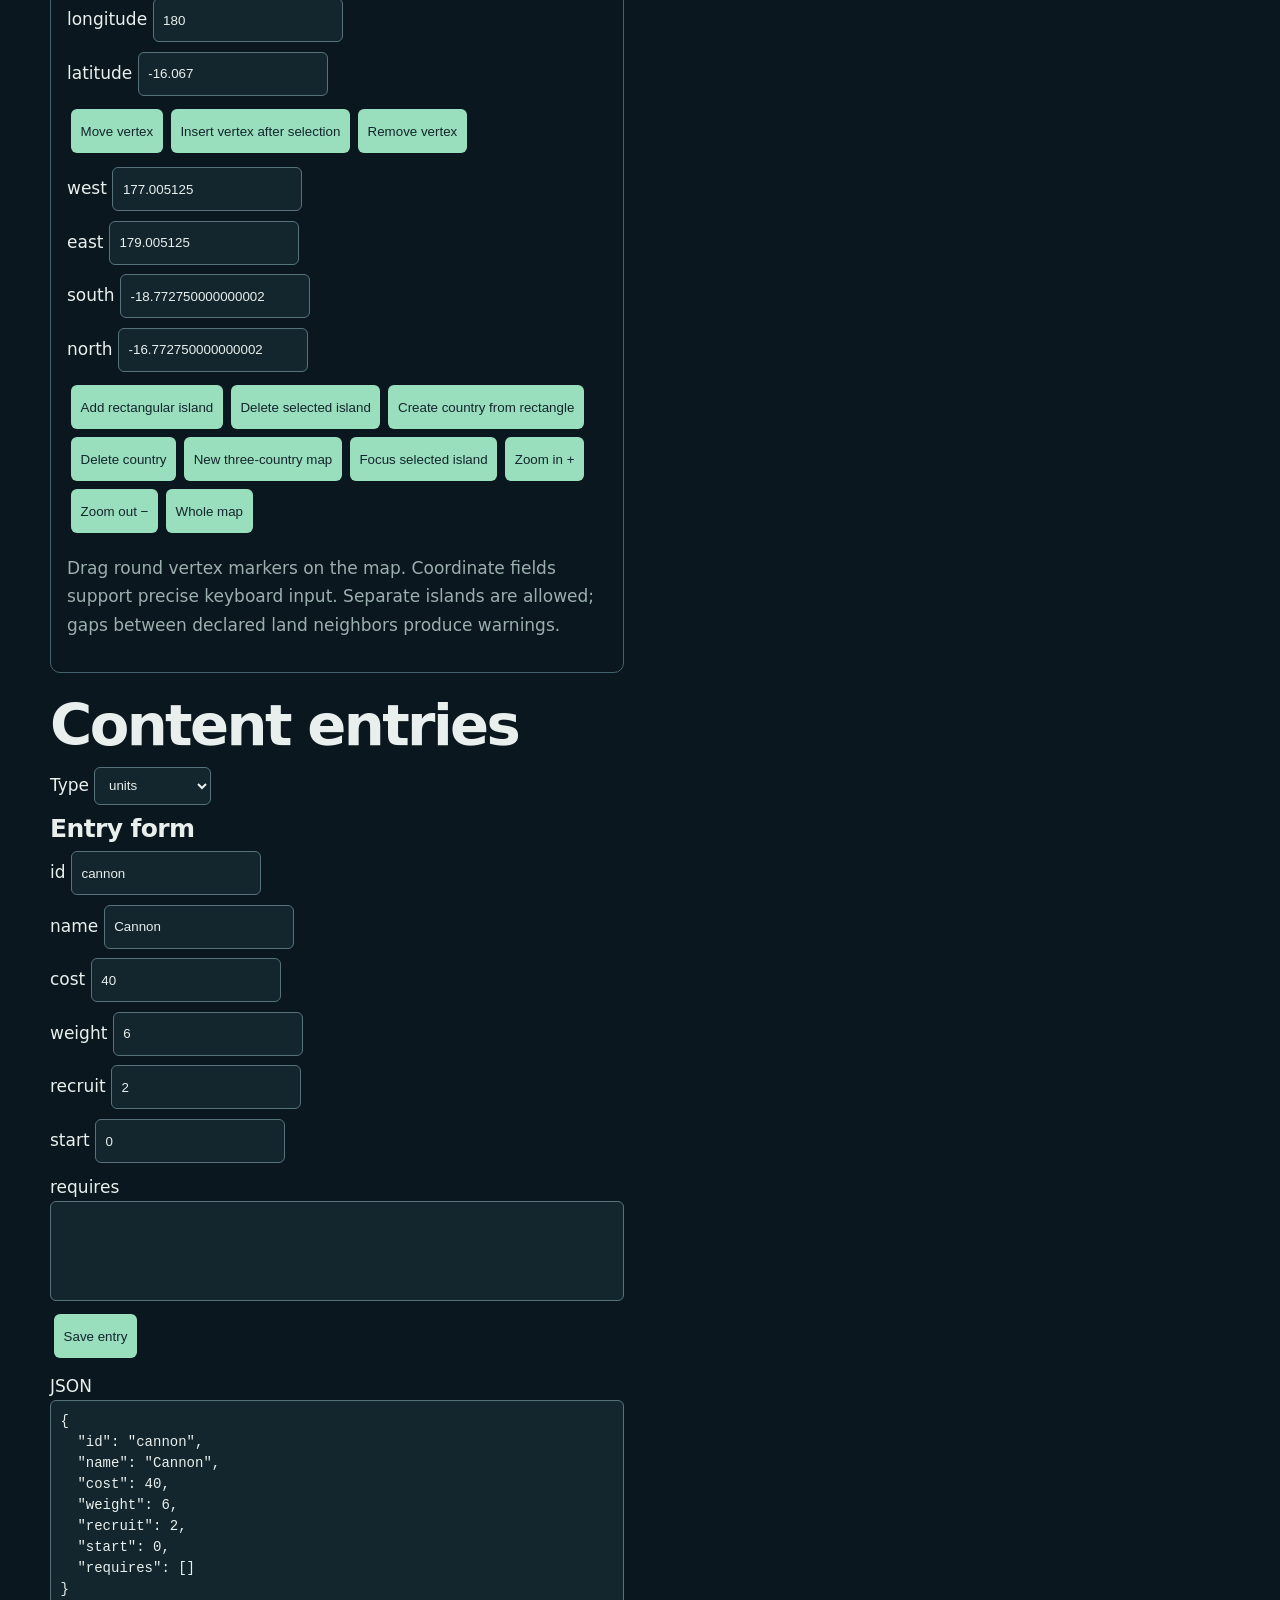
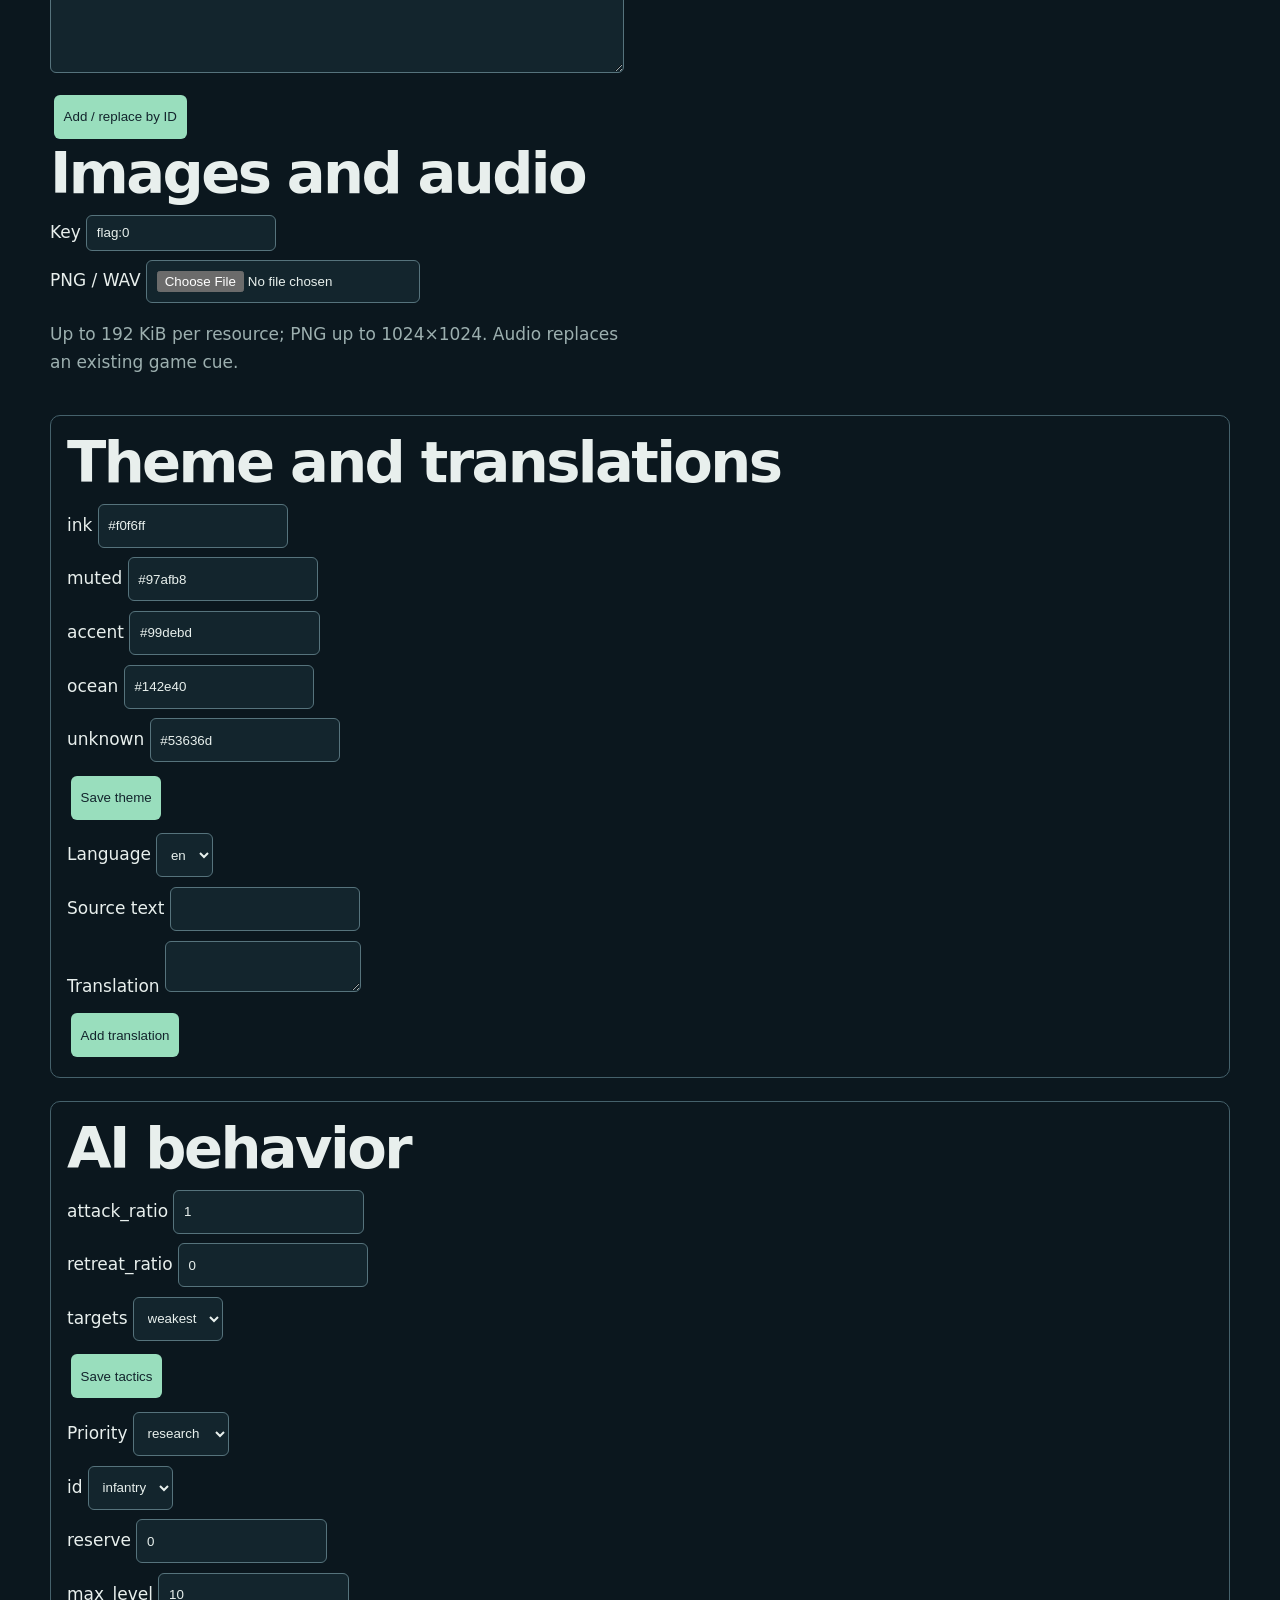
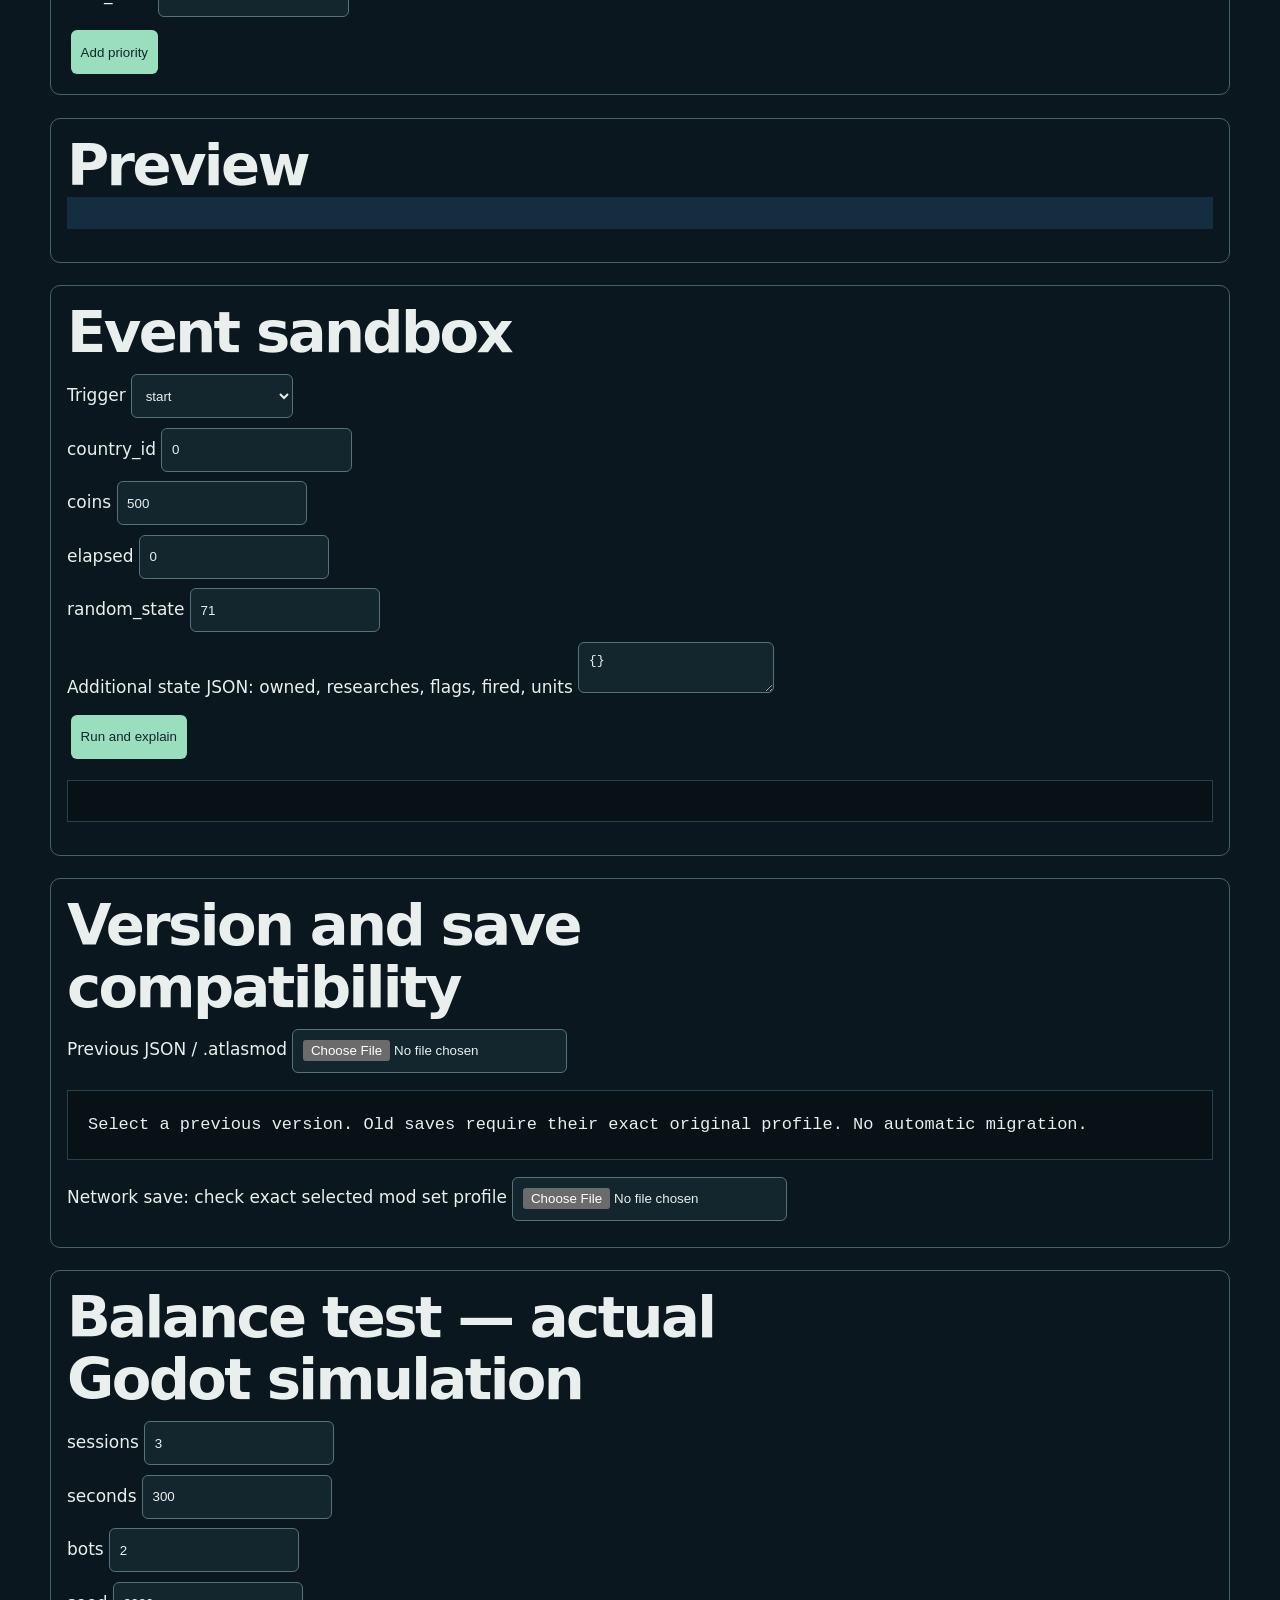
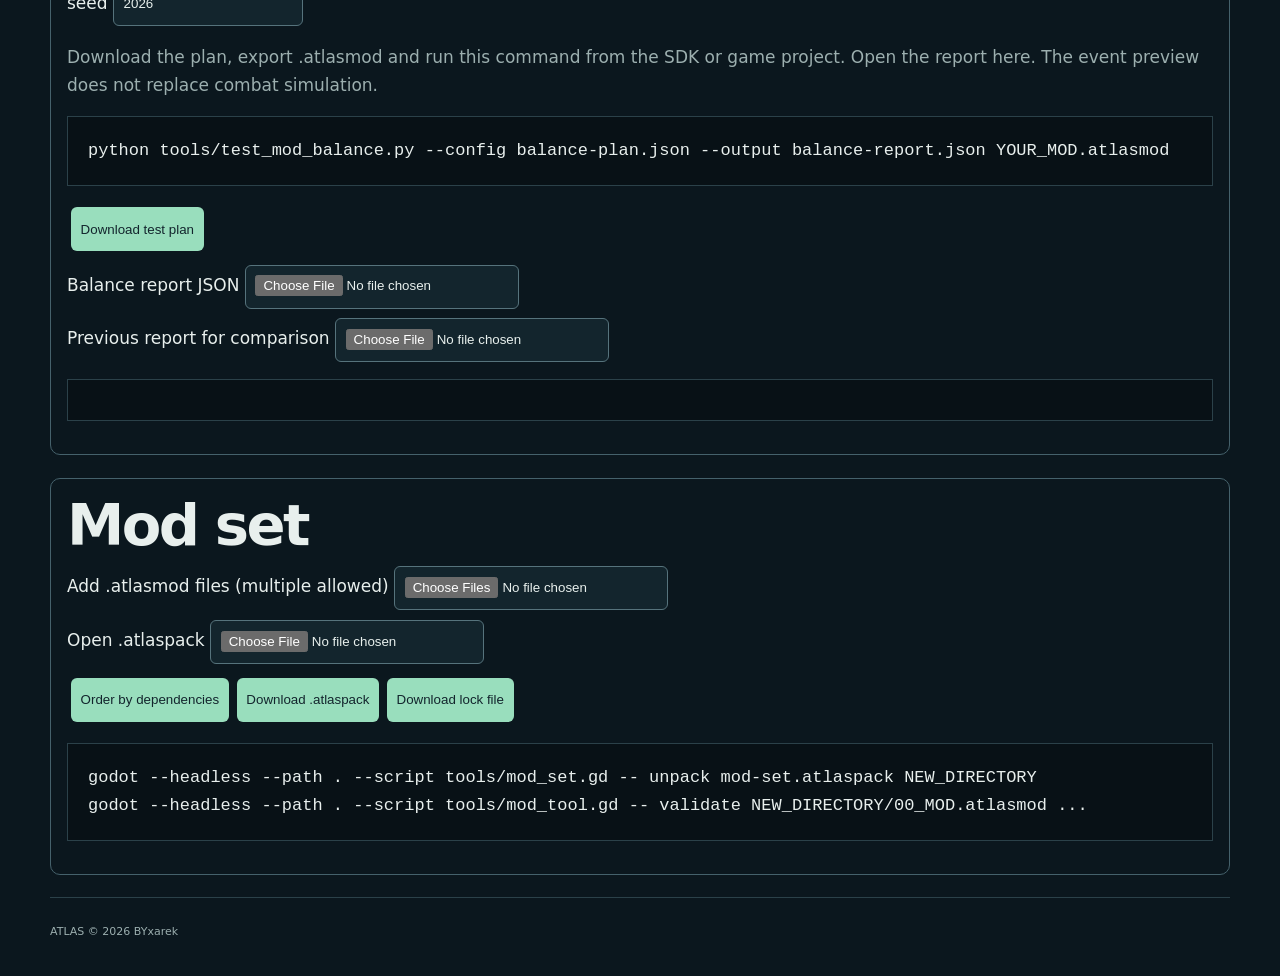
==== commit cb876452: "Redesign menus and show GitHub release updates" ====
--- a/website/mod-studio.html
+++ b/website/mod-studio.html
@@ -1 +1 @@
-<!doctype html><html lang="en"><head><meta charset="utf-8"><meta name="viewport" content="width=device-width,initial-scale=1"><title>Mod editor — ATLAS</title><link rel="icon" href="assets/icon.svg"><link rel="stylesheet" href="style.css"><link rel="stylesheet" href="mod-docs.css"><link rel="stylesheet" href="mod-studio.css"><script src="mod-studio-core.js" defer></script><script src="mod-studio.js" defer></script><script src="mod-studio-workbench.js" defer></script></head><body class="documentation"><header class="wrap"><a class="brand" href="index.html">ATLAS / MOD API 2</a><nav><a href="mods.html">Documentation</a><a href="mod-studio.ru.html">RU</a></nav></header><main class="wrap"><h1>Mod editor</h1><p>Edit balance, starting territories and content. Files stay in your browser. Export one .atlasmod for LAN, VPS and PHP.</p><p class="notice">For the development game build. Browser checks are preliminary: run mod_tool.gd validate on the full profile before publishing. A network server uses one shared mod profile.</p><p id="status" role="status" aria-live="polite">Loading…</p><div class="toolbar"><label>Template <select id="template"><option value="patch">Balance patch</option><option value="frontier">Frontier — full example</option></select></label><button id="load-template">Load template</button><label>Import JSON / .atlasmod <input id="import" type="file" accept=".json,.atlasmod"></label><button id="check">Check</button><button id="export-json">JSON ↓</button><button id="export-mod">.atlasmod ↓</button></div><div class="studio-grid"><section><h2>Balance</h2><div id="balance-fields"></div><h2>Scenario and map</h2><label>Country <select id="country"></select></label><svg id="scenario-map" viewBox="-180 -90 360 180" aria-label="World map"></svg><label>Coins <input id="country-coins" type="number" min="0" max="100000000" value="500"></label><label>Additional territories (comma-separated IDs) <input id="country-owned" placeholder="2, 3"></label><button id="save-start">Save this country start</button><button id="copy-map">Copy current map into JSON for editing</button><h2>Content entries</h2><label>Type <select id="entry-kind"><option>units</option><option>buildings</option><option>technologies</option><option>events</option><option>panels</option></select></label><div id="content-list"></div><label>JSON <textarea id="entry-json" rows="12" spellcheck="false"></textarea></label><button id="save-entry">Add / replace by ID</button><h2>Images and audio</h2><label>Key <input id="media-key" value="flag:0" placeholder="flag:0 / sound:victory"></label><label>PNG / WAV <input id="add-media" type="file" accept="image/png,audio/wav,.wav"></label><p>Up to 192 KiB per resource; PNG up to 1024×1024. Audio replaces an existing game cue.</p></section><section><h2>Full manifest</h2><label>mod.json<textarea id="source" rows="45" spellcheck="false"></textarea></label><button id="apply-json">Apply JSON to editor</button><p>JSON exposes map geometry, garrisons, alliances, victory conditions, events, translations and theme. Frontier provides working examples. Use the adjacent button to remove an entry.</p><pre id="preview"></pre></section></div></main><footer class="wrap">ATLAS © 2026 BYxarek</footer></body></html>+<!doctype html><html lang="en"><head><meta charset="utf-8"><meta name="viewport" content="width=device-width,initial-scale=1"><title>Mod editor — ATLAS</title><link rel="icon" href="assets/icon.svg"><link rel="stylesheet" href="style.css"><link rel="stylesheet" href="mod-docs.css"><link rel="stylesheet" href="mod-studio.css"><script src="mod-studio-core.js" defer></script><script src="mod-studio.js" defer></script><script src="mod-studio-workbench.js" defer></script></head><body class="documentation"><header class="wrap"><a class="brand" href="index.html">ATLAS / MOD API 2</a><nav><a href="mods.html">Documentation</a><a href="mod-studio.ru.html">RU</a></nav></header><main class="wrap"><h1>Mod editor</h1><p>Edit balance, starting territories and content. Files stay in your browser. Export one .atlasmod for LAN, VPS and PHP.</p><p class="notice">For the development game build. Browser checks are preliminary: run mod_tool.gd validate on the full profile before publishing. A network server uses one shared mod profile.</p><p>To customize the new menu labels, add exact keys to content.translations in the full manifest. Set text and accent colors in content.theme. <a href="mods.html#api2">API 2 reference</a></p><p id="status" role="status" aria-live="polite">Loading…</p><div class="toolbar"><label>Template <select id="template"><option value="patch">Balance patch</option><option value="frontier">Frontier — full example</option></select></label><button id="load-template">Load template</button><label>Import JSON / .atlasmod <input id="import" type="file" accept=".json,.atlasmod"></label><button id="check">Check</button><button id="export-json">JSON ↓</button><button id="export-mod">.atlasmod ↓</button></div><div class="studio-grid"><section><h2>Balance</h2><div id="balance-fields"></div><h2>Scenario and map</h2><label>Country <select id="country"></select></label><svg id="scenario-map" viewBox="-180 -90 360 180" aria-label="World map"></svg><label>Coins <input id="country-coins" type="number" min="0" max="100000000" value="500"></label><label>Additional territories (comma-separated IDs) <input id="country-owned" placeholder="2, 3"></label><button id="save-start">Save this country start</button><button id="copy-map">Copy current map into JSON for editing</button><h2>Content entries</h2><label>Type <select id="entry-kind"><option>units</option><option>buildings</option><option>technologies</option><option>events</option><option>panels</option></select></label><div id="content-list"></div><label>JSON <textarea id="entry-json" rows="12" spellcheck="false"></textarea></label><button id="save-entry">Add / replace by ID</button><h2>Images and audio</h2><label>Key <input id="media-key" value="flag:0" placeholder="flag:0 / sound:victory"></label><label>PNG / WAV <input id="add-media" type="file" accept="image/png,audio/wav,.wav"></label><p>Up to 192 KiB per resource; PNG up to 1024×1024. Audio replaces an existing game cue.</p></section><section><h2>Full manifest</h2><label>mod.json<textarea id="source" rows="45" spellcheck="false"></textarea></label><button id="apply-json">Apply JSON to editor</button><p>JSON exposes map geometry, garrisons, alliances, victory conditions, events, translations and theme. Frontier provides working examples. Use the adjacent button to remove an entry.</p><pre id="preview"></pre></section></div></main><footer class="wrap">ATLAS © 2026 BYxarek</footer></body></html>
